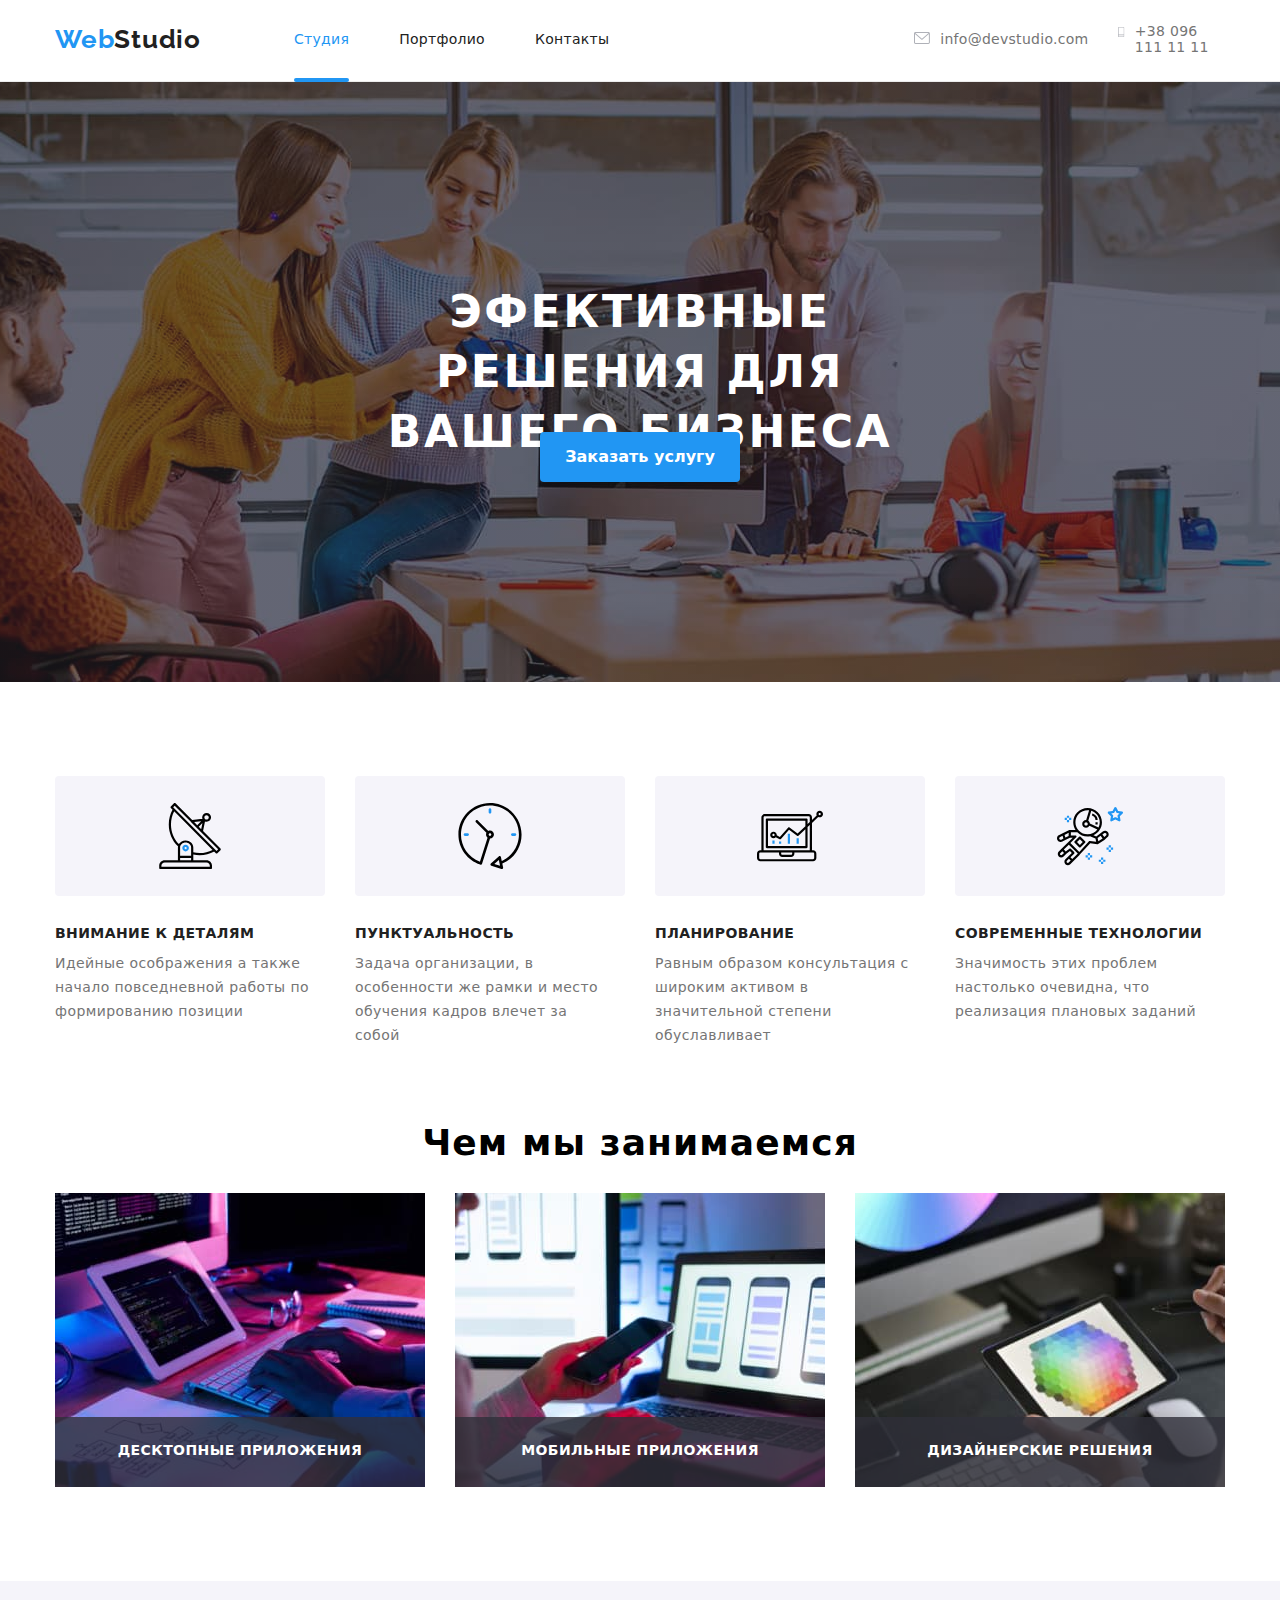
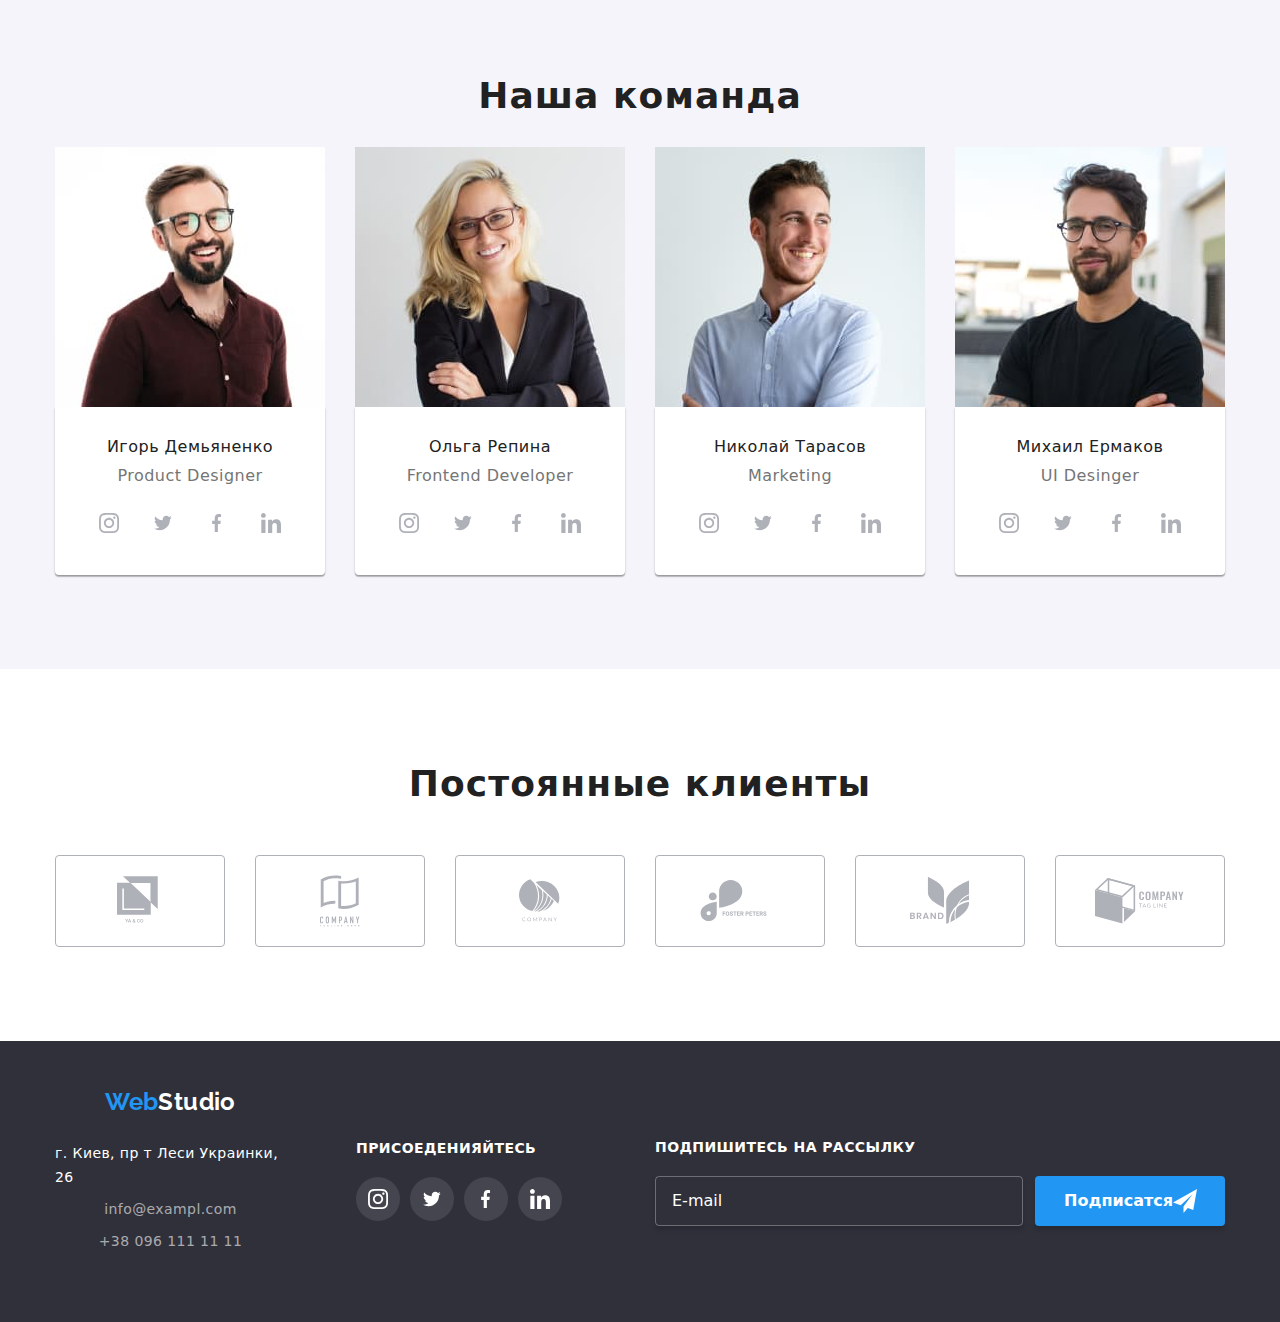
==== index.html @ 2aa5ea55 "первая заливка" ====
<!DOCTYPE html>
<html lang="ru">

<head id="head">
    <meta charset="UTF-8">
    <meta name="viewport" content="width=device-width, inicial-scale1.0"> 
    <meta http-equiv="X-UA-Compatible" content="IE=edge">
    <meta name="viewport" content="width=device-width, initial-scale=1.0">
    <title>studio</title>
    <link rel="stylesheet"  href="./css/styles.min.css"/>

    <link
        href="https://fonts.googleapis.com/css2?family=Raleway:wght@700&family=Roboto:wght@400;500;700;900&display=swap"
        rel="stylesheet">
        <link rel="stylesheet" href="https://cdnjs.cloudflare.com/ajax/libs/animate.css/4.1.1/animate.min.css" />
        <link rel="stylesheet" href="https://cdnjs.cloudflare.com/ajax/libs/modern-normalize/0.2.0/modern-normalize.min.css" />
</head>
       
 
<body>
    <header id="dd" class="header "> 
     
        <div class="container header_container">
                <a class="logo logo-header" href="index.html">Web<span class="header-logo_span">Studio</span></a> 
          <ul class="menu menu-navigation ">
                <li class="menu-navigation_item">
                    <a class="current-page menu-navigation_studia"
                        href=" "><span>Студия</span></a>
                </li>
                <li class=" menu-navigation_item">
                    <a class="current-link current-page" href="portfolio.html">Портфолио</a>
                </li>
                <li class=" menu-navigation_item">
                    <a class="current-link current-page" href="">Контакты</a>
                </li> 
            </ul>
            <button type="button" class="menu-button " aria-expanded="false" data-menu-button >
                <svg class="menu-button_animate" width="40" height="40" aria-label="Переключатель мобилного меню">
                    <use class="icon-cross"href="./images/sprite.svg#icon-x-mobil"></use>
                    <use class="icon-menu"href="./images/sprite.svg#icon-3-line"></use>
                </svg>
            </button>
            <div class="mobile-window" data-menu>
                <div class="mob-navigation">
                <ul class="menu mob-menu-navigation ">
                    <li class="mob-menu-navigation_item ">
                        <a class=" mob-link " href=" "><span>Студия</span></a>
                    </li>
                    <li class="mob-menu-navigation_item">
                        <a class=" mob-link" href="portfolio.html">Портфолио</a>
                    </li>
                    <li class="mob-menu-navigation_item">
                        <a class=" mob-link" href="">Контакты</a>
                    </li>
                </ul>
                </div>
       
                <div class="mob-contacts">
                    <a class="mob-contacts-tel" href="tel:+380961111111">
                         +38 096 111 11 11</a>
                    <a class="mob-contacts-mail " href="mailto:info@devstudio.com">
                        info@devstudio.com</a>
                 <div class="mob-social-sessions">
                     <ul class="mob-social-sessions-list menu">
                        <li class="mob-social-sessions-item"> <a href=""class="mob-social-sessions-link">instagram</a></li>
                        <li class="mob-social-sessions-item"> <a href=""class="mob-social-sessions-link">twitter</a></li>
                        <li class="mob-social-sessions-item"> <a href=""class="mob-social-sessions-link">facebook</a></li>
                        <li class="mob-social-sessions-item"> <a href=""class="mob-social-sessions-link">linkedln</a></li>
                     
                     </ul>
                  
                 </div>
                </div>
              
            </div>
        </nav>
 
    <div class="contacts ">
        
            <a class="contact_link contact_link--first  " href="mailto:info@devstudio.com">
                 <svg class="contacts_icon  " width="16" height="12">
                    <use href="./images/sprite.svg#icon-mail"></use>
                 </svg>info@devstudio.com</a>

            <a class="contact_link" href="tel:+380961111111">
       
                <svg class="contacts_icon " width="10" height="16">
                <use href="./images/sprite.svg#icon-mobilka"></use>
            </svg>+38 096 111 11 11</a> 
        </div>  
         

        </div>
    </header>
    <main>
     <section class="hero">
            <div class="container hero-container">
                <h2 class="hero_name visually-hidden">Hero</h2>
                <div class="hero__content"> 
                    <h1 class="hero_title ">Эфективные решения для вашего бизнеса</h1>
                </div> 
                <button class="button" data-modal-open>Заказать услугу</button>
            </div>
        </section>  

 <section class="os ">
            <div class="container os_container">
                    <h2 class=" os_title visually-hidden">Особенности</h2>
            <ul class="features  menu">
                <li class="features_item">
                    <div class="features_card">
                        <svg class="features_icon" width="66" height="70">
                            <use href="./images/sprite.svg#icon-antenna"></use>
                        </svg>
                    </div>
                    <div class="features_container">
                     <h3 class="features_h">Внимание к деталям</h3>
                    <p class="features_p">Идейные осображения а также начало повседневной работы по формированию позиции</p>
                 </div>
                 <li class="features_item">
                        <div class="features_card">
                            <svg class="features_icon" width="66" height="70">
                                <use href="./images/sprite.svg#icon-clock-"></use>
                            </svg>
                        </div>
                    <div class="features_container">
                    <h3 class="features_h">Пунктуальность</h3>
                    <p class="features_p">Задача организации, в особенности же рамки и место обучения кадров влечет за собой
                    </p> 
                </div>
                </li >
                <li class="features_item">
                    <div class="features_card">
                        <svg class="features_icon" width="66" height="70">
                            <use href="./images/sprite.svg#icon-comp"></use>
                        </svg>
                    </div>
                    <div class="features_container">
                    <h3 class="features_h">Планирование</h3>
                    <p class="features_p">Равным образом консультация с широким активом в значительной степени обуславливает
                    </p>
                </div>
                </li>
                
                <li class="features_item">
                    <div class="features_card">
                        <svg class="features_icon" width="66" height="70">
                            <use href="./images/sprite.svg#icon-astronavt"></use>
                        </svg>
                    </div>
                    <div class="features_container">
                        <h3 class="features_h">Современные технологии</h3>
                    <p class="features_p--end features_p">Значимость этих проблем настолько очевидна, что реализация плановых заданий</p>
                </div>
                </li>
                </ul>
            </div> 
            
         </section>
    <section class="directions">
        <div class="container directions_container">
            <h2 class="directions_title">Чем мы занимаемся</h2>
            <ul class="directions_menu menu">
                <li class="directions_item">
                    <div class="directions_list-item">

                        <picture>
                            <source srcset="./images/box/box1.jpg 1x, ./images/box/box1@2x.jpg 2x" type="image/jpeg" />
                            <img class="directions_icon" src="./images/1.jpg" width="450" alt="Десктопные приложения"/>
                        </picture>

                        <div class="directions_content ">
                            <p class="directions_p">Десктопные приложения</p>
                        </div>
                    </div>
                </li>
                <li class="directions_item">
                    <div class="directions_list-item">

                        <picture>
                            <source srcset="./images/box/box2.jpg 1x, ./images/box/box2@2x.jpg 2x" type="image/jpeg" />
                            <img class="directions_icon" src="./images/2.jpg" width="450" alt="Мобильные приложения"/>
                        </picture>

                        <div class="directions_content  ">
                            <p class="directions_p">Мобильные приложения</p>
                        </div>
                    </div>
                </li>
                <li class="directions_item">
                    <div class="directions_list-item">

                        <picture>
                            <source srcset="./images/box/box3.jpg 1x, ./images/box/box3@2x.jpg 2x" type="image/jpeg" />
                            <img class="directions_icon" src="./images/1.jpg" width="450" alt="Дизайнерские решения"/>
                        </picture>

                        <div class="directions_content ">
                            <p class="directions_p">Дизайнерские решения</p>
                        </div>
                    </div>
                </li>
            </ul>
        </div>
    </section>
            
        <section class="team">
                       <div class="container team_container">
                   <h2 class="team_title">Наша команда</h2>
                 <ul class="workers menu">
                <li class="workers_item ">

                    <picture>
                        <source 
                            srcset="./images/team/desktop/i.d.desktop.jpg 1x, ./images/team/desktop/i.d.desktop@2x.jpg 2x" type="image/jpeg"
                            media="(min-width: 1200px)" />

                        <source 
                        srcset="./images/team/tablet/i.d.tablet.jpg 1x, ./images/team/tablet/i.d.tablet@2x.jpg 2x" type="image/jpeg"
                            media="(min-width: 768px)"/>

                        <source 
                        srcset="./images/team/mobile/i.d.mobile.jpg 1x, ./images/team/mobile/i.d.mobile@2x.jpg 2x" type="image/jpeg"
                            media="(max-width: 767px)" />
                        
                        <img class="foto" src="./images/21.jpg" alt="Игорь Демьяненко" width="450" />
                    </picture>

                        <div class="workers_content ">
                            <h3 class="workers_name comanda-h">Игорь Демьяненко</h3>
                            <p class="workers_profession">Product Designer</p>
                            <div class=" icons">
                                <a class="icons_link icons_link-first" href="" target="_blank" rel="noopener noreferrer">
                                    <svg class="icons_label" width="20" height="20">
                                        <use href="./images/sprite.svg#icon-foto"></use>
                                    </svg></a>
                                    <a class="icons_link" href="" target="_blank" rel="noopener noreferrer">
                                        <svg class="icons_label" width="20 " height="16">
                                            <use href="./images/sprite.svg#icon-twitter"></use>
                                        </svg></a>
                                    <a class="icons_link" href="" target="_blank" rel="noopener noreferrer">
                                        <svg class="icons_label" width="10" height="20">
                                            <use href="./images/sprite.svg#icon-facebook"></use>
                                        </svg></a>
                                        <a class="icons_link" href="" target="_blank" rel="noopener noreferrer">
                                            <svg class="icons_label" width="20" height="20">
                                                <use href="./images/sprite.svg#icon-instagram"></use>
                                            </svg></a>
                            </div>
                        </div>
                </li>
                <li class="workers_item">

                    <picture>
                        <source srcset="./images/team/desktop/o.r.desktop.jpg 1x, ./images/team/desktop/o.r.desktop@2x.jpg 2x"
                            type="image/jpeg" media="(min-width: 1200px)" />
                    
                        <source srcset="./images/team/tablet/o.r.tablet.jpg 1x, ./images/team/tablet/o.r.tablet@2x.jpg 2x" type="image/jpeg"
                            media="(min-width: 768px)" />
                    
                        <source srcset="./images/team/mobile/o.r.mobile.jpg 1x, ./images/team/mobile/o.r.mobile@2x.jpg 2x" type="image/jpeg"
                            media="(max-width: 767px)" />
                    
                        <img class="foto" src="./images/22.jpg" alt="Ольга Репина" width="450" />
                    </picture>

              
                        <div class="workers_content">
                            <h3 class="workers_name">Ольга Репина</h3>
                            <p class="workers_profession"> Frontend Developer</p>
                            <div class=" icons">
                                <a class="icons_link icons_link-first" href="" target="_blank" rel="noopener noreferrer">
                                    <svg class="icons_label" width="20" height="20">
                                        <use href="./images/sprite.svg#icon-foto"></use>
                                    </svg></a>
                                <a class="icons_link" href="" target="_blank" rel="noopener noreferrer">
                                    <svg class="icons_label" width="20 " height="16">
                                        <use href="./images/sprite.svg#icon-twitter"></use>
                                    </svg></a>
                                <a class="icons_link" href="" target="_blank" rel="noopener noreferrer">
                                    <svg class="icons_label" width="10" height="20">
                                        <use href="./images/sprite.svg#icon-facebook"></use>
                                    </svg></a>
                                <a class="icons_link" href="" target="_blank" rel="noopener noreferrer">
                                    <svg class="icons_label" width="20" height="20">
                                        <use href="./images/sprite.svg#icon-instagram"></use>
                                    </svg></a>
                            </div>
                        </div>
                </li>
                <li class="workers_item">

                    <picture>
                        <source srcset="./images/team/desktop/n.t.desktop.jpg 1x, ./images/team/desktop/n.t.desktop@2x.jpg 2x"
                            type="image/jpeg" media="(min-width: 1200px)" />
                    
                        <source srcset="./images/team/tablet/n.t.tablet.jpg 1x, ./images/team/tablet/n.t.tablet@2x.jpg 2x" type="image/jpeg"
                            media="(min-width: 768px)" />
                    
                        <source srcset="./images/team/mobile/n.t.mobile.jpg 1x, ./images/team/mobile/n.t.mobile@2x.jpg 2x" type="image/jpeg"
                            media="(max-width: 767px)" />
                    
                        <img class="foto" src="./images/23.jpg" alt="Николай Тарасов" width="450" />
                    </picture>

                        <div class="workers_content">
                            <h3 class="workers_name">Николай Тарасов</h3>
                            <p class="workers_profession"> Marketing</p>
                            <div class=" icons">
                                <a class="icons_link icons_link-first" href="" target="_blank" rel="noopener noreferrer">
                                    <svg class="icons_label" width="20" height="20">
                                        <use href="./images/sprite.svg#icon-foto"></use>
                                    </svg></a>
                                <a class="icons_link" href="" target="_blank" rel="noopener noreferrer">
                                    <svg class="icons_label" width="20 " height="16">
                                        <use href="./images/sprite.svg#icon-twitter"></use>
                                    </svg></a>
                                <a class="icons_link" href="" target="_blank" rel="noopener noreferrer">
                                    <svg class="icons_label" width="10" height="20">
                                        <use href="./images/sprite.svg#icon-facebook"></use>
                                    </svg></a>
                                <a class="icons_link" href="" target="_blank" rel="noopener noreferrer">
                                    <svg class="icons_label" width="20" height="20">
                                        <use href="./images/sprite.svg#icon-instagram"></use>
                                    </svg></a>
                            </div>
                        </div>
                </li>
                <li class="workers_item">

                    <picture>
                        <source srcset="./images/team/desktop/m.e.desktop.jpg 1x, ./images/team/desktop/m.e.desktop@2x.jpg 2x"
                            type="image/jpeg" media="(min-width: 1200px)" />
                    
                        <source srcset="./images/team/tablet/m.e.tablet.jpg 1x, ./images/team/tablet/m.e.tablet@2x.jpg 2x" type="image/jpeg"
                            media="(min-width: 768px)" />
                    
                        <source srcset="./images/team/mobile/m.e.mobile.jpg 1x, ./images/team/mobile/m.e.mobile@2x.jpg 2x" type="image/jpeg"
                            media="(max-width: 767px)" />
                    
                        <img class="foto" src="./images/24.jpg" alt="Михаил Ермаков" width="450" />
                    </picture>

                        <div class="workers_content">
                            <h3 class="workers_name">Михаил Ермаков</h3>
                            <p class="workers_profession ">UI Desinger</p>
                            <div class=" icons">
                                <a class="icons_link icons_link-first" href="" target="_blank" rel="noopener noreferrer">
                                    <svg class="icons_label" width="20" height="20">
                                        <use href="./images/sprite.svg#icon-foto"></use>
                                    </svg></a>
                                <a class="icons_link" href="" target="_blank" rel="noopener noreferrer">
                                    <svg class="icons_label" width="20 " height="16">
                                        <use href="./images/sprite.svg#icon-twitter"></use>
                                    </svg></a>
                                <a class="icons_link" href="" target="_blank" rel="noopener noreferrer">
                                    <svg class="icons_label" width="10" height="20">
                                        <use href="./images/sprite.svg#icon-facebook"></use>
                                    </svg></a>
                                <a class="icons_link" href="" target="_blank" rel="noopener noreferrer">
                                    <svg class="icons_label" width="20" height="20">
                                        <use href="./images/sprite.svg#icon-instagram"></use>
                                    </svg></a>
                            </div>
                        </div>
                </li>
            </ul>
                 </div>
        </section> 

 <section class="clients">
    <div class="container clients_container">
            <h2 class="clients_title">Постоянные клиенты</h2>
            <ul class="company menu">
                <li class="company_item">
                    <a class="company_link company_link-first" href="" target="_blank" rel="noopener noreferrer">
                        <svg class="company_label" width="45" height="50">
                            <use href="./images/sprite.svg#icon-logo1"></use>
                        </svg></a>
                </li>

                <li class="company_item">
                    <a class="company_link" href="" target="_blank" rel="noopener noreferrer">
                        <svg class="company_label" width="40" height="52">
                            <use href="./images/sprite.svg#icon-logo2"></use>
                        </svg></a>
                </li>

                <li class="company_item" >
                    <a class="company_link" href="" target="_blank" rel="noopener noreferrer">
                        <svg class="company_label" width="41" height="43">
                            <use href="./images/sprite.svg#icon-logo3"></use>
                        </svg></a>
                </li>

                <li class="company_item">
                    <a class="company_link" href="" target="_blank" rel="noopener noreferrer">
                        <svg class="company_label" width="80" height="42">
                            <use href="./images/sprite.svg#icon-logo4"></use>
                        </svg></a>
                </li>

                <li class="company_item">
                    <a class="company_link" href="" target="_blank" rel="noopener noreferrer">
                        <svg class="company_label" width="59" height="47">
                            <use href="./images/sprite.svg#icon-logo5"></use>
                        </svg></a>
                </li>

                <li class="company_item">
                    <a class="company_link" href="" target="_blank" rel="noopener noreferrer">
                        <svg class="company_label" width="89" height="46">
                            <use href="./images/sprite.svg#icon-logo6"></use>
                        </svg></a>
                </li>
             </ul>
     
    </div>
</section>


    </main>
<footer class="footer">
    <div class="footer_container container">

        <div class="footer-contacts">
            <a class="logo logo-link logo-position" href="#header">Web<span class="logo_label">Studio</span></a>
            <address class="address ">г. Киев, пр т Леси Украинки, 26</address>
            <ul class="menu menu-contacts">
                <li>
                    <a class="mail menu-contacts_link " href="mailto:info@exampl.com">info@exampl.com</a>
                </li>
                <li>
                    <a class="tel menu-contacts_link" href="tel:+380961111111">+38 096 111 11 11</a>
                </li>
            </ul>
        </div>

        <div class="footer-icons ">
            <div class="footer-icons_p">
                <p class="footer-icons-title">Присоеденияйтесь</p>
            </div>
            <ul class="menu menu-icons">

                <li>
                    <a class="menu-icons_card menu-icons_card-first " href="" target="_blank" rel="noopener noreferrer">
                        <svg class="nk-icon" width="20" height="20">
                            <use href="./images/sprite.svg#icon-foto"></use>
                        </svg></a>
                </li>
                <li>
                    <a class="menu-icons_card " href="" target="_blank" rel="noopener noreferrer">
                        <svg class="nk-icon" width="20 " height="16">
                            <use href="./images/sprite.svg#icon-twitter"></use>
                        </svg></a>
                </li>
                <li>
                    <a class="menu-icons_card" href="" target="_blank" rel="noopener noreferrer">
                        <svg class="nk-icon" width="10" height="20">
                            <use href="./images/sprite.svg#icon-facebook"></use>
                        </svg></a>
                </li>
                <li>
                    <a class="menu-icons_card" href="" target="_blank" rel="noopener noreferrer">
                        <svg class="nk-icon" width="20" height="20">
                            <use href="./images/sprite.svg#icon-instagram"></use>
                        </svg></a>
                </li>
            </ul>
        </div>
        <div class=" form-wrapper">
            <p class="form-wrapper_p footer-icons-title">Подпишитесь на рассылку</p>
            <form class="footer-form">
                <label for="footer_email"></label>
                <div class="input-button">
                    <input type="email" name="email" id="footer_email" class="input-footer" placeholder="E-mail">
                    <button type="submit" class="button-footer ">Подписатся
                        <svg class=" airbus-icon" width="24" height="24">
                            <use href="./images/icons.svg#icon-airbus"></use>
                        </svg></button>
                </div>
            </form>
        </div>
    </div>
</footer>

   

    <div class="backdrop is-hidden" data-modal>
       <div class="modal">

        <form class="form">
            <p class="form_title-modal">Оставьте свои данные, мы вам перезвоним</p>
            <div class="form_field">
                <label for="modal-id1" class="form_label">Имя</label>
                <input type="text" name="text" id="modal-id1" class="input_modal"  >
                    <svg class="svg-modal-icon" width=" " height=" ">
                        <use href="./images/icons.svg#icon-man"></use>
                    </svg>
            </div>

            <div class="form_field">
                <label for="modal-id2" class="form_label">Телефон </label>
          <input type="number" name="number" id="modal-id2" class="input_modal">
                    <svg class="svg-modal-icon" width=" " height=" ">
                        <use href="./images/icons.svg#icon-tel"></use>
                    </svg>
            </div>
            <div class="form_field">
                <label for="modal-id3" class="form_label">Почта</label>
                <input type="email" name="email" id="modal-id3" class="input_modal">
                <svg class="svg-modal-icon" width=" " height=" ">
                        <use href="./images/icons.svg#icon-convert"></use>
                </svg>
            </div>

            <div class="form_field-textarea">
                <label for="modal-id4" class="form_label">Коментарий</label>
                <textarea name="Коментарий"  placeholder="Введите текст" id="modal-id4" class="input_textarea"></textarea>
            </div>
            
            <div class="form_checkbox ">
                <input type="checkbox" name="licenze" id="modal-id5" class="input_modal1"
                        value="licenze">
                <label for="modal-id5" class="form_label-checkbox">
                    <span class="form_span-checkbox">
                         <svg class="form_svg-checkbox" width=" 16" height=" 15 ">
                              <use href="./images/icons.svg#icon-galochka"></use>
                         </svg>
                    </span>
                    <p class="form_content-licenze">Соглашаюсь с рассылкой и принимаю</p>
                    <a class="form_licenze-a" href="">Условия договора</a>
                    
                </label>
            </div>

                <button type="submit" class="button">Отправить</button>
        </form>
 


            <button class="close-bacdrop" data-modal-close>
                <svg class="close-svg" width=" " height=" ">
                    <use href="./images/close.svg#icon-close"></use>
                </svg>
            </button>
   
    </div>

</div>




<script src="./js/mobile-menu.js"></script>
<script src="./js/modal.js"></script>
</body>

</html>
---- css/styles.min.css ----
:root{--brand-color:#E5E5E5;--header-color:#FFFFFF;--nk-color:#F5F4FA;--hero-footer:#2F303A;--blue-color:#2196F3;--h-color:#212121;--brand-letter:#757575;--link-font:'Raleway', sans-serif;--title-h:font-weight: 500}.container{padding-left:15px;padding-right:15px;width:100%;margin-right:auto;margin-left:auto}@media screen and (min-width: 480px){.container{max-width:480px}}@media screen and (min-width: 768px){.container{max-width:768px}}@media screen and (min-width: 1200px){.container{max-width:1200px}}body{background-color:var(--brand-color);font-family:'Roboto', sans-serif;font-style:Regular;font-weight:400;font-size:14px;line-height:1.71;letter-spacing:0.03em}h1,h2,h3,h4,h5,h6,p{margin-top:0}.li-nd li,.auth-nav li,.site-nav li{list-style:none}.menu{margin:0;padding:0;list-style:none}.logo{text-decoration:none;color:inherit;font-family:var(--link-font);font-weight:700;font-size:26px;line-height:1.2;color:var(--blue-color);margin-left:0px;margin-right:93px}.visually-hidden{position:absolute !important;clip:rect(1px 1px 1px 1px);clip:rect(1px, 1px, 1px, 1px);padding:0 !important;border:0 !important;height:1px !important;width:1px !important;overflow:hidden}.button{display:block;height:50px;border-radius:4px;min-width:200px;margin-left:auto;margin-right:auto;font-weight:700;font-size:16px;background-color:var(--blue-color);color:var(--header-color);box-shadow:0px 4px 4px rgba(0,0,0,0.15);border:none;transition:transform 250ms cubic-bezier(0.4, 0, 0.2, 1);transform:scale(1)}.button:hover,.button:focus{background-color:#2196f3;border:none;box-shadow:0px 4px 4px rgba(0,0,0,0.15);transition:transform 250ms cubic-bezier(0.4, 0, 0.2, 1);transform:scale(1.05)}.button-footer{display:flex;align-items:center;text-align:center;justify-content:space-between;height:50px;width:200px;font-weight:700;font-size:16px;background-color:var(--blue-color);color:var(--header-color);box-shadow:0px 4px 4px rgba(0,0,0,0.15);border-radius:4px;border:none;transition:transform 250ms cubic-bezier(0.4, 0, 0.2, 1);transform:scale(1);padding:0;padding-left:29px;padding-right:28px;margin-left:auto;margin-right:auto}.airbus-icon{display:inline;content:'';width:24px;height:24px;fill:#fff;transition-property:fill;transition:fill 250ms cubic-bezier(0.4, 0, 0.2, 1)}.button-footer:hover .airbus-icon,.button-footer:focus .airbus-icon{transition:fill 250ms cubic-bezier(0.4, 0, 0.2, 1);fill:chartreuse}.button-footer:hover,.button-footer:focus{background-color:#2196f3;border:none;box-shadow:0px 4px 4px rgba(0,0,0,0.15);transition:transform 250ms cubic-bezier(0.4, 0, 0.2, 1);transform:scale(1.1)}.form{display:flex;flex-direction:column;max-width:448px;margin:0;margin-left:auto;margin-right:auto}.form_title-modal{margin:0;margin-bottom:12px;display:block;font-family:Roboto;font-weight:700;font-size:20px;line-height:1.5;text-align:center;letter-spacing:0.03em;color:#212121}@media screen and (min-width: 1200px){.form_title-modal{line-height:1.15}}.form_field{position:relative;margin:0;display:flex;flex-direction:column;margin-bottom:10px}.form_label{padding:0;padding-bottom:4px;font-family:Roboto;font-weight:400;font-size:12px;line-height:1.17;letter-spacing:0.01em;color:#757575}.input_modal{padding:0;outline:none;padding-left:35px;display:inline-block;width:100%;height:40px;border:1px solid rgba(33,33,33,0.2);border-radius:4px;transition:transform 250ms cubic-bezier(0.4, 0, 0.2, 1);transform:scale(1)}.input_modal:hover ~ .svg-modal-icon,.input_modal:focus ~ .svg-modal-icon{fill:var(--blue-color);transition:fill 250ms cubic-bezier(0.4, 0, 0.2, 1)}.input_modal:hover,.input_modal:focus{outline:none;border-color:#2196f3;transition:border-color,transform 250ms cubic-bezier(0.4, 0, 0.2, 1);transform:scale(1.02)}.svg-modal-icon{display:inline;position:absolute;width:18px;height:18px;bottom:0%;left:0%;transform:translate(15px, -11px)}.form_field-textarea{max-width:448px;position:relative;margin:0;display:flex;flex-direction:column;margin-bottom:20px}.input_textarea{display:block;max-width:448px;height:120px;padding:12px 16px;border:1px solid rgba(33,33,33,0.2);border-radius:4px;outline:none;transition:transform 250ms cubic-bezier(0.4, 0, 0.2, 1);transform:scale(1);resize:none}.input_textarea:hover,.input_textarea:focus{outline:none;border-color:#2196f3;transition:border-color,transform 250ms cubic-bezier(0.4, 0, 0.2, 1);transform:scale(1.02)}.form_checkbox{position:relative;display:block;max-width:423px;height:15px;padding-left:23px;margin-left:auto;margin-right:auto;margin-bottom:31px}@media screen and (max-width: 479.98px){.form_checkbox{margin-bottom:60px}}@media screen and (min-width: 1200px){.form_checkbox{margin-bottom:30px}}.input_modal1{position:absolute;-webkit-appearance:none;-moz-appearance:none;appearance:none;overflow:hidden;clip:rect(0 0 0 0)}.input_modal1:checked ~ * .form_span-checkbox{background-color:#2196f3;border:2px solid #2196f3;transition:transform 250ms cubic-bezier(0.4, 0, 0.2, 1);transform:scale(1.2)}.form_label-checkbox{display:flex;flex-direction:row;max-width:400px;height:14px}@media screen and (max-width: 1199.98px){.form_label-checkbox{display:block}}.form_span-checkbox{display:block;left:0px;top:5px;position:absolute;width:16px;height:15px;border:2px solid #212121;border-radius:4px;transition:transform 250ms cubic-bezier(0.4, 0, 0.2, 1);transform:scale(1)}.form_svg-checkbox{fill:white;display:inline-block;position:absolute;width:16px;height:15px;left:-2px;top:-2px}.form_content-licenze{margin:0;display:inline;font-family:Roboto;font-weight:400;font-size:12px;line-height:1.17;letter-spacing:0.03em;color:#757575}@media screen and (min-width: 1200px){.form_content-licenze{font-size:14px;line-height:1.71}}.form_licenze-a{font-family:Roboto;display:inline;font-weight:400;font-size:12px;line-height:1.17;letter-spacing:0.03em;color:#2196f3;padding-left:2px}@media screen and (min-width: 1200px){.form_licenze-a{font-size:14px;line-height:1.71}}.form_licenze-a:hover,.form_licenze-a:focus{color:#5fee30;transition:transform 250ms cubic-bezier(0.4, 0, 0.2, 1)}.form-wrapper{display:flex;flex-direction:column;width:100%;max-width:450px;height:100%;padding-top:3px;margin-left:auto;margin-right:auto}@media screen and (min-width: 1200px){.form-wrapper{max-width:570px;margin-left:93px}}.form-wrapper_p{margin:0;margin-bottom:20px}.footer-form{display:flex;flex-direction:column;justify-content:center;align-items:center}.input-button{display:flex;width:100%;flex-direction:column;justify-content:center;align-items:center}@media screen and (min-width: 1200px){.input-button{width:570px;flex-direction:row;flex-wrap:nowrap}}.input-footer{display:block;width:100%;height:50px;background-color:inherit;border:1px solid rgba(255,255,255,0.3);box-shadow:0px 4px 4px rgba(0,0,0,0.15);border-radius:4px;padding-left:16px;margin-bottom:20px;margin-left:auto;margin-right:auto}@media screen and (min-width: 1200px){.input-footer{margin-right:12px;margin-bottom:0px}}input[type='email']{color:#ffffff;font-weight:400;font-size:16px;line-height:1.25;letter-spacing:3%}input[type='email']::-webkit-input-placeholder{color:#ffffff}input[type='email']:-ms-input-placeholder{color:#ffffff}input[type='email']::-ms-input-placeholder{color:#ffffff}input[type='email']::placeholder{color:#ffffff}.backdrop{position:fixed;top:0;left:0;bottom:0;right:0;background-color:rgba(0,0,0,0.2);opacity:1;transition:opacity 500ms cubic-bezier(0.4, 0, 0.2, 1);overflow-y:scroll}.backdrop.is-hidden{opacity:0;pointer-events:none}.modal{padding-top:40px;padding-bottom:40px;padding-left:41px;padding-right:39px;position:absolute;top:50%;left:50%;height:609px;width:100%;max-width:290px;background-color:#ffffff;box-shadow:0px 1px 3px rgba(0,0,0,0.12),0px 1px 1px rgba(0,0,0,0.14),0px 2px 1px rgba(0,0,0,0.2);border-radius:4px;transform:translate(-50%, -50%) scale(1);transition:transform 500ms cubic-bezier(0.4, 0, 0.2, 1)}@media screen and (max-width: 479.98px){.modal{height:670px}}@media screen and (min-width: 480px){.modal{max-width:450px}}@media screen and (min-width: 1200px){.modal{max-width:528px;height:581px}}.backdrop.is-hidden .modal{transform:translate(-50%, -50%) scale(1.1)}.close-bacdrop{outline:none;position:absolute;right:8px;top:8px;width:30px;height:30px;border-radius:50%;background-color:#ffffff;border:1px solid rgba(0,0,0,0.1);transition:transform 250ms cubic-bezier(0.4, 0, 0.2, 1);transform:scale(1)}.close-svg{display:block;content:'';width:11px;height:11px;background-color:#ffffff;border-radius:50%;transition:transform 250ms cubic-bezier(0.4, 0, 0.2, 1);transform:translateX(3px) scale(1)}.close-bacdrop:hover,.close-bacdrop:focus{cursor:pointer;transition:transform 250ms cubic-bezier(0.4, 0, 0.2, 1);transform:scale(1.1)}.close-bacdrop:hover .close-svg,.close-bacdrop:focus.close-svg{fill:var(--blue-color);transition:transform 250ms cubic-bezier(0.4, 0, 0.2, 1);transform:scale(1.1) translateX(3px)}.hero_name{visibility:hidden;margin-bottom:0px;padding-top:0px}.os_title{display:flex;padding-top:0px}.portfolio-title{padding:0px;margin:0px}.hero__content{display:block;margin-bottom:30px;margin-right:auto;margin-left:auto;width:auto;width:auto;height:84px}@media screen and (min-width: 320px){.hero__content{width:290px;height:84px}}@media screen and (min-width: 480px){.hero__content{width:360px;height:84px}}@media screen and (min-width: 768px){.hero__content{width:360px;height:84px}}@media screen and (min-width: 1200px){.hero__content{width:696px;height:120px;padding:0 30px}}.hero_title{font-weight:900;font-size:26px;line-height:1.62;text-transform:uppercase;text-align:center;letter-spacing:0.06em;color:var(--header-color)}@media screen and (max-width: 479.98px){.hero_title{font-size:22px;line-height:1.8}}@media screen and (min-width: 1200px){.hero_title{font-weight:900;font-size:44px;line-height:1.36}}.directions_title{padding-bottom:50px;margin-bottom:0px;font-weight:700;font-size:36px;line-height:1.17px;text-align:center;letter-spacing:0.03em}.team_title{display:block;font-weight:700;font-size:28px;line-height:1.18;text-align:center;letter-spacing:0.03em;color:var(--h-color)}@media screen and (min-width: 1200px){.team_title{font-size:36px;line-height:1.17}}.clients_title{text-align:center;margin-bottom:30px;font-weight:700;line-height:1.18;font-style:normal;font-size:28px;letter-spacing:0.03em;color:#212121}@media screen and (min-width: 1200px){.clients_title{font-size:36px;line-height:1.17;margin-bottom:50px}}.menu-button{z-index:10;outline:none;position:absolute;top:10px;right:15px;display:inline-block;margin:0;padding:0;border:none;background-color:transparent}@media screen and (min-width: 767.98px){.menu-button{display:none}}.menu-button .icon-cross{display:none}.menu-button.is-open .icon-cross{display:block}.menu-button.is-open .icon-menu{display:none}.menu-button_animate{transition:transform 250ms cubic-bezier(0.4, 0, 0.2, 1);transform:scale(1)}.menu-button_animate:hover{fill:var(--blue-color);transition:transform 250ms cubic-bezier(0.4, 0, 0.2, 1);transform:scale(1.2)}.mobile-window{position:fixed;overflow-y:scroll;padding-top:48px;padding-left:40px;z-index:2;display:none;background-color:#ffffff;padding-right:83px;padding-left:40px;padding-top:48px;padding-bottom:48px;text-align:center;font-size:20px}.mobile-window.is-open{display:block}@media screen and (min-width: 767.98px){.mobile-window.is-open{display:none}}@media screen and (max-width: 767.98px){.mobile-window{position:absolute;top:0%;left:0;width:100%;height:796px}}.mob-navigation,.mob-contacts{height:60px;width:70px}.mob-navigation{width:100%;margin-bottom:306px;height:auto}.mob-menu-navigation{display:flex;flex-direction:column;justify-content:center;align-items:flex-start;margin-top:0;margin-bottom:0;margin-left:0px;padding-left:0px}.mob-menu-navigation_item{margin:0;margin-bottom:32px}.mob-menu-navigation_item:last-child{margin-bottom:0}.mob-link{text-decoration:none;display:block;font-weight:500;font-size:40px;line-height:1.18;letter-spacing:0.02em;color:#212121;transition:transform 250ms cubic-bezier(0.4, 0, 0.2, 1);transform:scale(1)}.mob-link:hover{color:var(--blue-color);transition:transform 250ms cubic-bezier(0.4, 0, 0.2, 1);transform:scale(1.1)}.mob-contacts{display:flex;flex-direction:column;align-items:flex-start;width:100%;height:200px}.mob-contacts-tel{text-decoration:none;display:block;font-weight:500;font-size:34px;line-height:1.18;letter-spacing:0.02em;color:#2196f3;margin-left:0;margin-bottom:32px;transition:transform 250ms cubic-bezier(0.4, 0, 0.2, 1);transform:scale(1)}@media screen and (max-width: 479.98px){.mob-contacts-tel{font-size:22px}}.mob-contacts-tel:hover{color:var(--blue-color);transition:transform 250ms cubic-bezier(0.4, 0, 0.2, 1);transform:scale(1.1)}.mob-contacts-mail{text-decoration:none;display:block;font-weight:500;font-size:24px;line-height:1.17;letter-spacing:0.02em;color:#757575;margin-bottom:64px;transition:transform 250ms cubic-bezier(0.4, 0, 0.2, 1);transform:scale(1)}@media screen and (max-width: 479.98px){.mob-contacts-mail{font-size:20px}}.mob-contacts-mail:hover{color:var(--blue-color);transition:transform 250ms cubic-bezier(0.4, 0, 0.2, 1);transform:scale(1.1)}.mob-social-sessions-list{display:flex}.mob-social-sessions-item{padding-left:10px;padding-right:10px}.mob-social-sessions-item:nth-child(-n+3){border-right:1px solid rgba(33,33,33,0.2)}.mob-social-sessions-item:first-child{padding-left:0}.mob-social-sessions-link{display:block;text-decoration:none;font-weight:500;font-size:18px;line-height:1.22;letter-spacing:0.02em;color:#2196f3;transition:transform 250ms cubic-bezier(0.4, 0, 0.2, 1);transform:scale(1)}@media screen and (max-width: 479.98px){.mob-social-sessions-link{width:100%;height:100%;font-size:10px;line-height:1.22}}.mob-social-sessions-link:hover,.mob-social-sessions-link:focus{transition:transform 250ms cubic-bezier(0.4, 0, 0.2, 1);transform:scale(1.2)}.header{position:relative;padding-top:16px;padding-bottom:16px;background-color:var(--header-color);font-weight:500;border-bottom:1px solid #ececec;width:100%}@media screen and (min-width: 768px){.header{padding-top:21px;padding-bottom:21px}}@media screen and (min-width: 1200px){.header{padding-top:24px;padding-bottom:25px}}.header_container{width:100%;height:100%;display:flex}.navigation{display:flex;flex-direction:column}.logo-header{display:block;font-weight:700;font-size:24px;line-height:1.17;letter-spacing:0.03em;color:var(--blue-color);margin-left:0px;margin-right:auto}@media screen and (min-width: 768px){.logo-header{margin-right:88px;margin-top:auto;margin-bottom:auto}}@media screen and (min-width: 1200px){.logo-header{font-size:26px;line-height:1.19;margin:0;margin-right:93px}}.header-logo_span{color:#212121}.menu-navigation{display:flex;align-items:center;margin-top:0;margin-bottom:0;margin-left:0px;padding-left:0px}@media screen and (max-width: 767.98px){.menu-navigation{display:none}}@media screen and (max-width: 767.98px) and (min-width: 768px){.menu-navigation{display:block}}.menu-navigation_item+.menu-navigation_item{margin-left:50px}.menu-navigation_studia{position:relative;padding:0px;display:block;text-decoration:none;font-weight:500;font-size:14px;line-height:1.14;color:#212121;color:var(--blue-color);letter-spacing:0.02em}.menu-navigation_studia::after{display:block;content:'';position:absolute;width:100%;height:4px;left:0%;bottom:-35px;background-color:#2196f3;border-radius:2px;opacity:1}@media screen and (min-width: 1200px){.menu-navigation_studia::after{bottom:-34px}}.menu-navigation_studia:hover::after{color:var(--blue-color);transition:transform 250ms cubic-bezier(0.4, 0, 0.2, 1);transform:scale(1.5)}.current-page:hover{color:var(--blue-color);transition:transform 250ms cubic-bezier(0.4, 0, 0.2, 1);transform:translatex(2px)}.current-link,.menu-navigation_portfolio{position:relative;padding:0px;display:block;text-decoration:none;font-weight:500;font-size:14px;line-height:1.14;color:#212121;letter-spacing:0.02em}.portfolio-current-page{color:var(--blue-color)}.menu-navigation_portfolio::after{display:block;content:'';position:absolute;width:100%;height:4px;left:0%;bottom:-33px;background-color:#2196f3;border-radius:2px;opacity:1;transition:translate 250ms cubic-bezier(0.4, 0, 0.2, 1)}.menu-navigation_portfolio:hover::after{color:var(--blue-color);transition:transform 250ms cubic-bezier(0.4, 0, 0.2, 1);transform:scale(1.5)}.contacts{align-items:center}@media screen and (max-width: 767.98px){.contacts{display:none}}@media screen and (min-width: 768px){.contacts{display:block;margin-left:84px}}@media screen and (min-width: 1200px){.contacts{display:flex;flex-direction:row;margin-left:305px}}.contact_link{color:var(--brand-letter);font-weight:500;letter-spacing:0.02em;text-decoration:none;transition:transform 250ms cubic-bezier(0.4, 0, 0.2, 1);transform:scale(1);display:flex;flex-direction:row}@media screen and (min-width: 768px){.contact_link{font-size:12px;line-height:1.16}}@media screen and (min-width: 1200px){.contact_link{font-size:14px;line-height:1.14}}.contact_link--first{margin-left:0px}@media screen and (min-width: 768px){.contact_link--first{margin-bottom:10px}}@media screen and (min-width: 1200px){.contact_link--first{margin-right:30px;margin-bottom:0px}}.contacts_icon{margin-right:10px;display:block;fill:#afb1b8;transition:transform 250ms cubic-bezier(0.4, 0, 0.2, 1);transform:scale(1)}.contact_link:hover .contacts_icon,.contact_link:focus .contacts_icon{fill:var(--blue-color);cursor:pointer;transition:transform 250ms cubic-bezier(0.4, 0, 0.2, 1);transform:scale(1.1)}.contact_link:hover,.contact_link:focus{color:#2196f3;cursor:pointer;transition:transform 250ms cubic-bezier(0.4, 0, 0.2, 1);transform:scale(1.1)}.contact_link:hover .contacts_icon,.contact_link:focus .contacts_icon{fill:var(--blue-color);cursor:pointer;transition:transform 250ms cubic-bezier(0.4, 0, 0.2, 1);transform:scale(1.1)}.contact_link:hover,.contact_link:focus{color:#2196f3;cursor:pointer;transition:transform 250ms cubic-bezier(0.4, 0, 0.2, 1);transform:scale(1.1)}.hero{padding-bottom:118px;padding-top:118px;max-width:1600px;background-image:linear-gradient(rgba(47,48,58,0.4), rgba(47,48,58,0.4)),url("../images/hero/hero.mobile.jpg");background-size:cover;margin-left:auto;margin-right:auto;background-attachment:scroll;background-position:center;background-repeat:no-repeat}@media screen and (min-width: 1200px){.hero{padding-top:200px;padding-bottom:200px;padding-left:1;padding-right:1}}@media (min-device-pixel-ratio: 2), (min-resolution: 192dpi), (min-resolution: 2dppx){.hero{background-image:linear-gradient(rgba(47,48,58,0.4), rgba(47,48,58,0.4)),url("../images/hero/hero.mobile@2x.jpg")}}@media screen and (min-width: 480px){.hero{background-image:linear-gradient(rgba(47,48,58,0.4), rgba(47,48,58,0.4)),url("../images/hero/hero.tablet.jpg")}}@media screen and (min-width: 480px) and (min-device-pixel-ratio: 2), screen and (min-width: 480px) and (min-resolution: 192dpi), screen and (min-width: 480px) and (min-resolution: 2dppx){.hero{background-image:linear-gradient(rgba(47,48,58,0.4), rgba(47,48,58,0.4)),url("../images/hero/hero.tablet@2x.jpg")}}@media screen and (min-width: 768px){.hero{background-image:linear-gradient(rgba(47,48,58,0.4), rgba(47,48,58,0.4)),url("../images/hero/hero.desktop.jpg")}}@media screen and (min-width: 768px) and (min-device-pixel-ratio: 2), screen and (min-width: 768px) and (min-resolution: 192dpi), screen and (min-width: 768px) and (min-resolution: 2dppx){.hero{background-image:linear-gradient(rgba(47,48,58,0.4), rgba(47,48,58,0.4)),url("../images/hero/hero.desktop@2x.jpg")}}.hero-container{display:block;align-items:center;padding-bottom:0px}.os{background-color:var(--header-color);padding-top:60px;padding-bottom:60px}@media screen and (min-width: 1200px){.os{padding-top:94px;padding-bottom:94px}}.os_container{display:block}.features{display:flex;flex-wrap:wrap;padding-left:0px;margin-bottom:0px;margin-left:-30px;margin-top:-30px}@media screen and (max-width: 767.98px){.features{flex-basis:calc((100% - 60px) / 1);flex-direction:column;justify-content:center;align-items:center}.features .features_h{text-align:center}}.features_item{margin-top:30px;margin-left:30px;flex-basis:calc((100% - 120px) / 1)}@media screen and (min-width: 768px){.features_item{flex-basis:calc((100% - 60px) / 2)}}@media screen and (min-width: 1200px){.features_item{flex-basis:calc((100% - 120px) / 4)}}.features_card{padding-top:25px;padding-bottom:25px;border-radius:4px;background-color:var(--nk-color);background-position:center;width:100%;height:120px;padding:0;display:flex;align-items:center;justify-content:center;margin-bottom:30px}.features_container{width:100%;padding:0;display:flex;flex-direction:column}.features_h{font-weight:700;font-size:14px;line-height:1.14;text-transform:uppercase;color:var(--h-color);letter-spacing:0.03em;margin-bottom:10px}.features_p{margin-right:10px;margin-bottom:0px;color:var(--brand-letter)}.features_p--end{margin-right:0px}.features_icon{width:66px;height:70px;outline:crimson}.directions{background-color:var(--header-color);padding-bottom:94px}@media screen and (max-width: 1200px){.directions{display:none}}.directions_container{display:block;padding-top:0px}.directions_menu{display:flex;flex-wrap:wrap;padding-left:0px;margin-left:-30px;margin-top:-30px}.directions_item{margin-left:30px;margin-top:30px;flex-basis:calc((100% - 90px) / 3);position:relative}.directions_list-item{content:'';display:block;padding:0;margin:0;width:370px;height:294px}.directions_icon{display:block;max-width:100%;height:auto}.directions_content{padding:auto;display:block;position:relative;position:absolute;content:'';left:0%;bottom:0%;width:370px;height:70px;transform:translate(0%, 0%);border:none;color:#ffffff;background:rgba(47,48,58,0.8)}.directions_p{text-transform:uppercase;font-style:normal;font-weight:700;font-size:14px;line-height:1.14px;text-align:center;letter-spacing:0.03em;width:100%;display:block;position:absolute;left:50%;bottom:50%;transform:translate(-50%, -50%);margin:0}.team{background-color:red;background-color:var(--nk-color);padding-bottom:60px;padding-top:60px}@media screen and (min-width: 1200px){.team{padding-bottom:94px;padding-top:94px}}.team_container{display:block}.workers{display:flex;flex-wrap:wrap;padding-left:0px;margin-bottom:0px;margin-left:-30px;margin-top:-30px}.workers_item{margin-top:30px;margin-left:30px;flex-basis:calc((100% - 30px) / 1)}@media screen and (min-width: 768px){.workers_item{flex-basis:calc((100% - 60px) / 2)}}@media screen and (min-width: 1200px){.workers_item{flex-basis:calc((100% - 120px) / 4)}}.foto{display:block;max-width:100%;height:auto;margin:0px;padding:0px}.workers_content{display:flex;flex-direction:column;justify-content:center;padding-top:30px;padding-bottom:30px;width:100%;box-shadow:0px 1px 3px rgba(0,0,0,0.12),0px 1px 1px rgba(0,0,0,0.14),0px 2px 1px rgba(0,0,0,0.2);border-radius:0px 0px 4px 4px;background-color:var(--header-color)}.workers_name,.workers_profession{margin-left:auto;margin-right:auto;margin-bottom:0px}.workers_name{font-weight:500;font-size:16px;line-height:1.19;letter-spacing:0.03em;color:var(--h-color);margin-bottom:10px}.workers_profession{font-weight:400;font-size:16px;line-height:1.19;letter-spacing:0.03em;color:var(--brand-letter);margin-bottom:16px}.icons{justify-content:center;margin:0px;display:flex;width:206px;width:100%}.icons_link{width:44px;height:44px;margin-left:10px}.icons_link-first{margin-left:0px}.icons_link{display:flex;justify-content:center;align-items:center;fill:#afb1b8;transition:transform 250ms cubic-bezier(0.4, 0, 0.2, 1);transform:scale(1)}.icons_link:hover,.icons_link:focus{fill:var(--header-color);background-color:var(--blue-color);border:1px solid var(--blue-color);border-radius:50%;transition:transform 250ms cubic-bezier(0.4, 0, 0.2, 1);transform:scale(1.2)}.clients{background-color:var(--header-color);padding-top:60px;padding-bottom:60px}@media screen and (min-width: 1200px){.clients{padding-top:94px;padding-bottom:94px}}.clients_container{display:block}.company{display:flex;flex-wrap:wrap;padding-left:0px;margin-bottom:0px;margin-left:-30px;margin-top:-30px}.company_item{margin-top:30px;margin-left:30px}@media screen and (min-width: 320px){.company_item{flex-basis:calc((100% - 30px) / 1)}.company_item .company_link{width:100%}}@media screen and (min-width: 480px){.company_item{flex-basis:calc((100% - 60px) / 2)}.company_item .company_link{width:100%}}@media screen and (min-width: 768px){.company_item{flex-basis:calc((100% - 90px) / 3)}.company_item .company_link{width:100%}}@media screen and (min-width: 1200px){.company_item{flex-basis:calc((100% - 180px) / 6)}.company_item .company_link{width:100%}}.company_link{background-color:#ffffff;background-position:center;display:flex;justify-content:center;align-items:center;width:210px;height:92px;border:1px solid #afb1b8;border-radius:4px;fill:#afb1b8;transition:transform 250ms cubic-bezier(0.4, 0, 0.2, 1);transform:scale(1)}.company_link-first{margin-left:0px}.company_label{background-color:var(--header-color)}.company_link:hover,.company_link:focus{fill:var(--blue-color);border:1px solid var(--blue-color);transition:transform 250ms cubic-bezier(0.4, 0, 0.2, 1);transform:scale(1.2)}.footer{background-color:var(--hero-footer);padding-bottom:60px;padding-top:60px}.footer_container{display:flex;flex-direction:column;align-items:center;width:100%}@media screen and (min-width: 768px){.footer_container{width:768px;flex-direction:row;flex-wrap:wrap}}@media screen and (min-width: 1200px){.footer_container{width:1200px;flex-direction:row;flex-wrap:nowrap;align-items:center;justify-content:center}}.footer_container-logo{display:block}.logo-position{font-size:24px;line-height:1.17px;text-align:center;margin-bottom:40px;margin-left:auto;margin-right:auto}.logo-link{display:block}.logo_label{color:var(--header-color)}.footer-contacts{display:block;margin-left:auto;margin-right:auto;width:231px;height:100%;margin-bottom:60px}@media screen and (min-width: 1200px){.footer-contacts{margin-bottom:0px}}.address{display:block;margin-bottom:8px;font-style:normal;font-weight:400;font-size:14px;line-height:1.71;letter-spacing:0.03em;color:var(--header-color);margin-left:auto;margin-right:auto}.menu-contacts_link{display:block;text-decoration:none;font-weight:400;font-size:14px;line-height:1.71;letter-spacing:0.03em;color:rgba(255,255,255,0.6);transform:scale(1);margin-bottom:8px;text-align:center}.menu-contacts_link:hover,.menu-contacts_link:focus{color:var(--blue-color);transition:transform 250ms cubic-bezier(0.4, 0, 0.2, 1);transform:scale(1.1)}.footer-icons{display:flex;width:206px;height:80px;flex-direction:column;align-items:flex-start;justify-content:center;fill:var(--header-color);margin-bottom:60px;margin-left:auto;margin-right:auto}@media screen and (min-width: 1200px){.footer-icons{margin-bottom:0px;margin-left:70px;margin-right:0}}.footer-icons_p{display:block;width:100%}.footer-icons-title{display:block;margin:0;margin-bottom:20px;font-weight:700;font-size:14px;line-height:1.14;letter-spacing:0.03em;text-transform:uppercase;color:var(--header-color)}@media screen and (max-width: 1199.98px){.footer-icons-title{text-align:center}}.menu-icons{display:flex}.menu-icons_card{display:flex;justify-content:center;align-items:center;width:44px;height:44px;margin-left:10px;border:none;border-radius:50%;background-color:rgba(255,255,255,0.1);transition:transform 250ms cubic-bezier(0.4, 0, 0.2, 1);transform:scale(1)}.menu-icons_card-first{margin-left:0px}.menu-icons_card:hover,.menu-icons_card:focus{fill:var(--header-color);background-color:var(--blue-color);border:1px solid var(--blue-color);border-radius:50%;transition:transform 250ms cubic-bezier(0.4, 0, 0.2, 1);transform:scale(1.2)}.hero-portfolio{background-color:var(--header-color);padding-top:60px;padding-bottom:60px}@media screen and (min-width: 1200px){.hero-portfolio{padding-top:94px;padding-bottom:94px}}.container-potfolio-hero{display:block;padding-bottom:40px}@media screen and (min-width: 768px){.container-potfolio-hero{padding-bottom:30px}}@media screen and (min-width: 1200px){.container-potfolio-hero{padding-bottom:50px}}.directions-list{margin-left:-8px;margin:0;padding-left:0;justify-content:center;align-items:center}@media screen and (max-width: 767.98px){.directions-list{display:flex;flex-direction:row;flex-wrap:wrap;justify-content:flex-start;align-content:flex-start}}@media screen and (min-width: 768px){.directions-list{display:flex;flex-direction:row;flex-wrap:nowrap}}.directions-list_item{margin-top:15px;margin-left:8px}.directions-list_button{border-radius:4px;padding:6px 22px;border:0px;background:var(--nk-color);transition:transform 250ms cubic-bezier(0.4, 0, 0.2, 1);transform:scale(1)}.directions-list_button:hover,.directions-list_button:focus{text-decoration:underline;text-decoration-color:#2196f3;background-color:#2196f3;box-shadow:0px 3px 1px rgba(0,0,0,0.1),0px 1px 2px rgba(0,0,0,0.08),0px 2px 2px rgba(0,0,0,0.12);border-radius:4px;color:var(--header-color);transition:transform 250ms cubic-bezier(0.4, 0, 0.2, 1);transform:scale(1.1)}.directions-list_button{font-family:'Roboto', sans-serif;font-weight:500;font-size:16px;line-height:1.62;letter-spacing:0.03em;background-color:var(--nk-color);color:var(--h-color);cursor:pointer}.texnocrack{display:block;padding-top:0}.texnocrack_grid{display:flex;flex-wrap:wrap;padding-left:0px;margin-bottom:0px;margin-left:-30px;margin-top:-30px}.texnocrack_item{position:relative;margin-top:30px;margin-left:30px}@media screen and (max-width: 767.98px){.texnocrack_item{flex-basis:calc((100% - 30px) / 1)}}@media screen and (min-width: 768px){.texnocrack_item{flex-basis:calc((100% - 60px) / 2)}}@media screen and (min-width: 1200px){.texnocrack_item{flex-basis:calc((100% - 90px) / 3)}}.texnocrack_link{display:flex;flex-wrap:wrap;text-decoration:none;margin:0;padding:0}.texnocrack_link:hover,.texnocrack_link:focus{outline:none;cursor:pointer;color:var(--header-color);box-shadow:0px 1px 1px rgba(0,0,0,0.12),0px 4px 4px rgba(0,0,0,0.06),1px 4px 6px rgba(0,0,0,0.16);transition:transform 250ms cubic-bezier(0.4, 0, 0.2, 1);transform:scale(1.1)}.texnocrack_image-wrapper{position:relative;overflow:hidden}.texnocrack_image{display:block;max-width:100%;height:auto;margin:0px;padding:0px}.texnocrack_screen-wrapper{position:absolute;content:'';left:0%;bottom:0%;width:100%;height:100%;background-color:rgba(33,150,243,0.9);transform:translate(0%, 0%);transition:250ms cubic-bezier(0.4, 0, 0.2, 1);transform:translatey(100%);display:flex;align-items:center;justify-content:center}.texnocrack_item:hover .texnocrack_screen-wrapper{transition:transform 250ms cubic-bezier(0.4, 0, 0.2, 1);transform:translatex(0%)}.texnocrack_screen{display:block;width:402px;height:140px;font-weight:400;font-size:18px;line-height:1.56;letter-spacing:0.03em;color:#ffffff}@media screen and (min-width: 768px){.texnocrack_screen{width:306px;height:196px}}@media screen and (min-width: 1200px){.texnocrack_screen{width:322px;height:168px}}.texnocrack_trumb{display:block;background-color:var(--header-color);padding-top:20px;padding-bottom:20px;padding-left:24px;padding-right:24px;border-bottom:1px solid #eeeeee;border-left:1px solid #eeeeee;border-right:1px solid #eeeeee;width:100%;height:100%}.texnocrack_h{margin-bottom:4px;font-weight:700;font-size:18px;line-height:2;letter-spacing:0.06em;color:var(--h-color)}@media screen and (min-width: 768px){.texnocrack_h{letter-spacing:0.03em}}@media screen and (min-width: 1200px){.texnocrack_h{letter-spacing:0.06em}}.texnocrack_p{margin-bottom:0px;font-weight:400;font-size:16px;line-height:1.87;letter-spacing:0.03em;color:var(--brand-letter)}
/*# sourceMappingURL=styles.min.css.map */
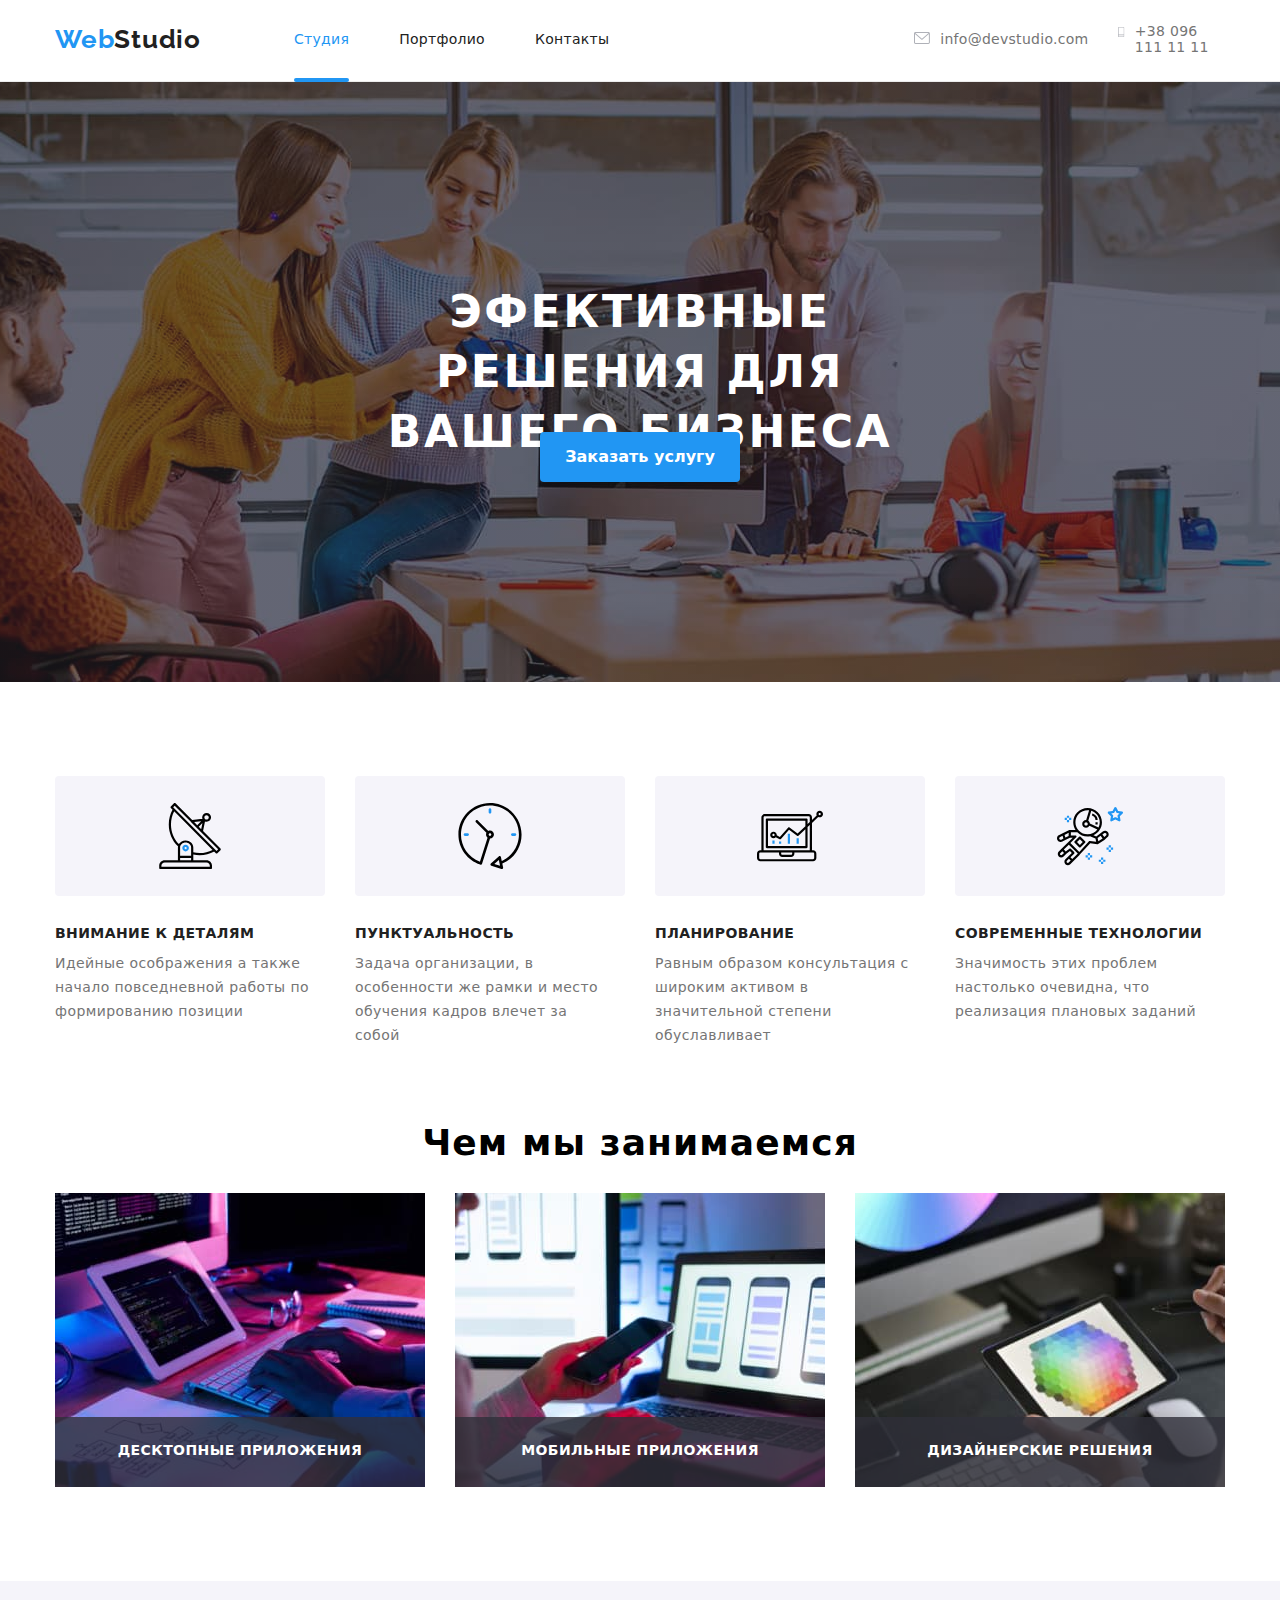
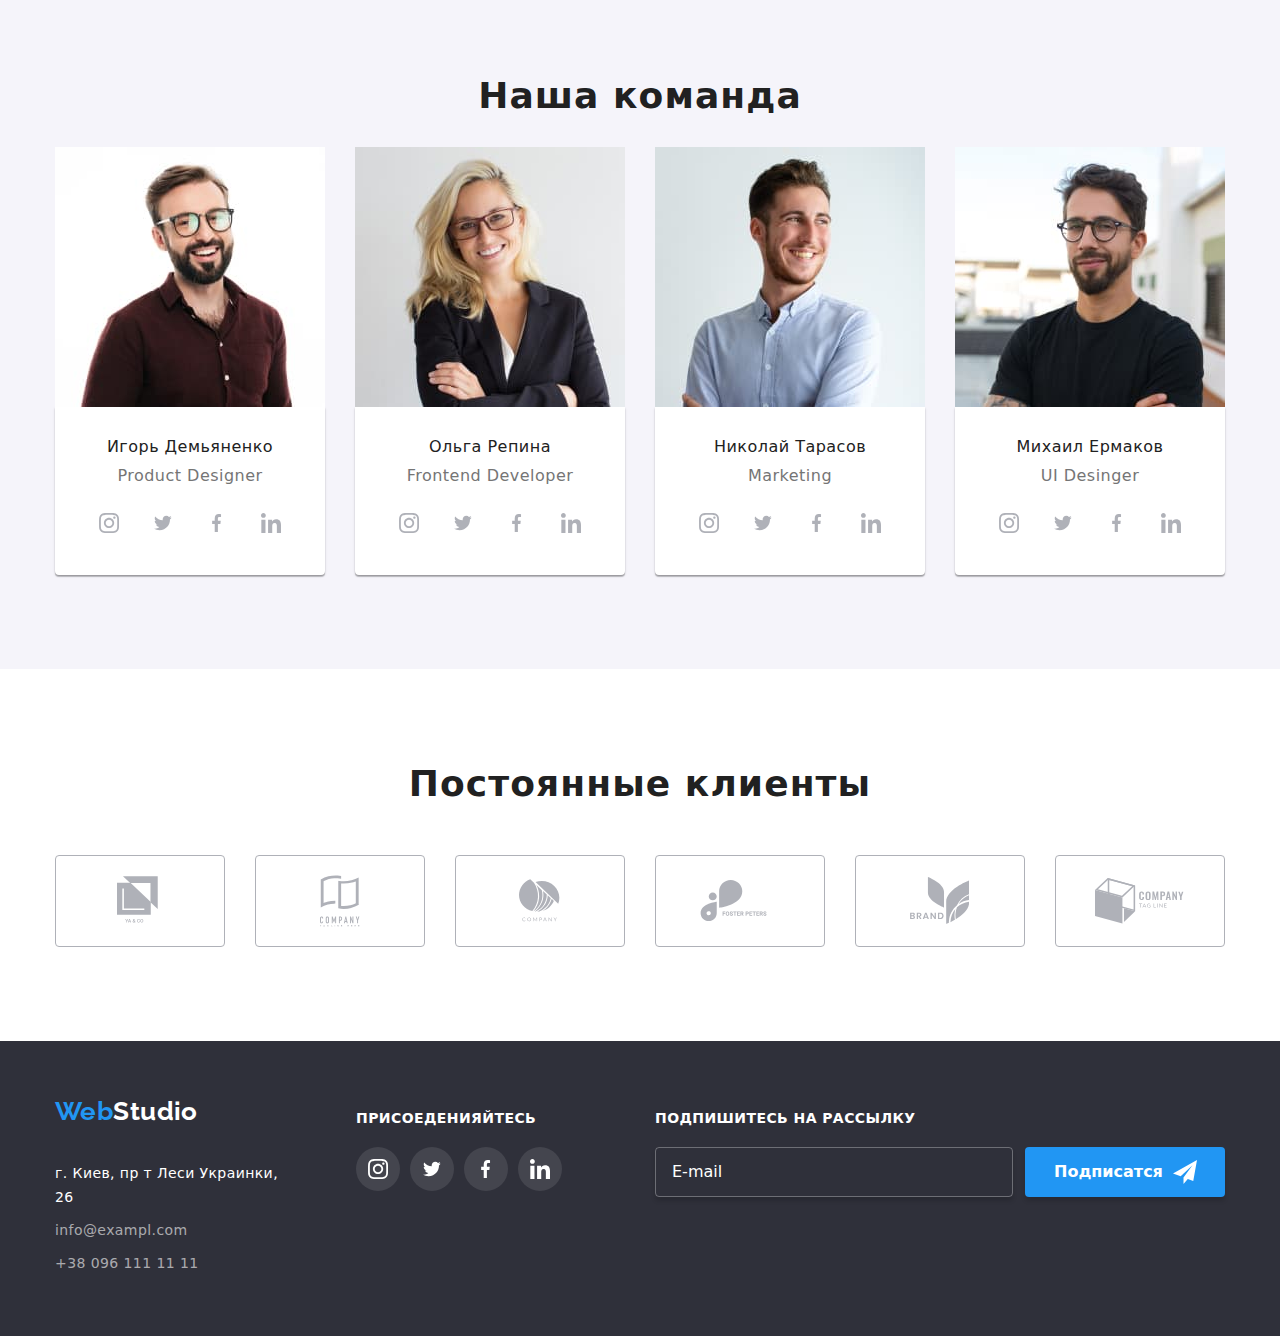
==== commit cdefd43e: "правка2" ====
--- a/index.html
+++ b/index.html
@@ -62,10 +62,10 @@
                         info@devstudio.com</a>
                  <div class="mob-social-sessions">
                      <ul class="mob-social-sessions-list menu">
-                        <li class="mob-social-sessions-item"> <a href=""class="mob-social-sessions-link">instagram</a></li>
-                        <li class="mob-social-sessions-item"> <a href=""class="mob-social-sessions-link">twitter</a></li>
-                        <li class="mob-social-sessions-item"> <a href=""class="mob-social-sessions-link">facebook</a></li>
-                        <li class="mob-social-sessions-item"> <a href=""class="mob-social-sessions-link">linkedln</a></li>
+                        <li class="mob-social-sessions-item"> <a href=""class="mob-social-sessions-link">Instagram</a></li>
+                        <li class="mob-social-sessions-item"> <a href=""class="mob-social-sessions-link">Twitter</a></li>
+                        <li class="mob-social-sessions-item"> <a href=""class="mob-social-sessions-link">Facebook</a></li>
+                        <li class="mob-social-sessions-item"> <a href=""class="mob-social-sessions-link">Linkedln</a></li>
                      
                      </ul>
                   
--- a/css/styles.min.css
+++ b/css/styles.min.css
@@ -1,2 +1,2 @@
-:root{--brand-color:#E5E5E5;--header-color:#FFFFFF;--nk-color:#F5F4FA;--hero-footer:#2F303A;--blue-color:#2196F3;--h-color:#212121;--brand-letter:#757575;--link-font:'Raleway', sans-serif;--title-h:font-weight: 500}.container{padding-left:15px;padding-right:15px;width:100%;margin-right:auto;margin-left:auto}@media screen and (min-width: 480px){.container{max-width:480px}}@media screen and (min-width: 768px){.container{max-width:768px}}@media screen and (min-width: 1200px){.container{max-width:1200px}}body{background-color:var(--brand-color);font-family:'Roboto', sans-serif;font-style:Regular;font-weight:400;font-size:14px;line-height:1.71;letter-spacing:0.03em}h1,h2,h3,h4,h5,h6,p{margin-top:0}.li-nd li,.auth-nav li,.site-nav li{list-style:none}.menu{margin:0;padding:0;list-style:none}.logo{text-decoration:none;color:inherit;font-family:var(--link-font);font-weight:700;font-size:26px;line-height:1.2;color:var(--blue-color);margin-left:0px;margin-right:93px}.visually-hidden{position:absolute !important;clip:rect(1px 1px 1px 1px);clip:rect(1px, 1px, 1px, 1px);padding:0 !important;border:0 !important;height:1px !important;width:1px !important;overflow:hidden}.button{display:block;height:50px;border-radius:4px;min-width:200px;margin-left:auto;margin-right:auto;font-weight:700;font-size:16px;background-color:var(--blue-color);color:var(--header-color);box-shadow:0px 4px 4px rgba(0,0,0,0.15);border:none;transition:transform 250ms cubic-bezier(0.4, 0, 0.2, 1);transform:scale(1)}.button:hover,.button:focus{background-color:#2196f3;border:none;box-shadow:0px 4px 4px rgba(0,0,0,0.15);transition:transform 250ms cubic-bezier(0.4, 0, 0.2, 1);transform:scale(1.05)}.button-footer{display:flex;align-items:center;text-align:center;justify-content:space-between;height:50px;width:200px;font-weight:700;font-size:16px;background-color:var(--blue-color);color:var(--header-color);box-shadow:0px 4px 4px rgba(0,0,0,0.15);border-radius:4px;border:none;transition:transform 250ms cubic-bezier(0.4, 0, 0.2, 1);transform:scale(1);padding:0;padding-left:29px;padding-right:28px;margin-left:auto;margin-right:auto}.airbus-icon{display:inline;content:'';width:24px;height:24px;fill:#fff;transition-property:fill;transition:fill 250ms cubic-bezier(0.4, 0, 0.2, 1)}.button-footer:hover .airbus-icon,.button-footer:focus .airbus-icon{transition:fill 250ms cubic-bezier(0.4, 0, 0.2, 1);fill:chartreuse}.button-footer:hover,.button-footer:focus{background-color:#2196f3;border:none;box-shadow:0px 4px 4px rgba(0,0,0,0.15);transition:transform 250ms cubic-bezier(0.4, 0, 0.2, 1);transform:scale(1.1)}.form{display:flex;flex-direction:column;max-width:448px;margin:0;margin-left:auto;margin-right:auto}.form_title-modal{margin:0;margin-bottom:12px;display:block;font-family:Roboto;font-weight:700;font-size:20px;line-height:1.5;text-align:center;letter-spacing:0.03em;color:#212121}@media screen and (min-width: 1200px){.form_title-modal{line-height:1.15}}.form_field{position:relative;margin:0;display:flex;flex-direction:column;margin-bottom:10px}.form_label{padding:0;padding-bottom:4px;font-family:Roboto;font-weight:400;font-size:12px;line-height:1.17;letter-spacing:0.01em;color:#757575}.input_modal{padding:0;outline:none;padding-left:35px;display:inline-block;width:100%;height:40px;border:1px solid rgba(33,33,33,0.2);border-radius:4px;transition:transform 250ms cubic-bezier(0.4, 0, 0.2, 1);transform:scale(1)}.input_modal:hover ~ .svg-modal-icon,.input_modal:focus ~ .svg-modal-icon{fill:var(--blue-color);transition:fill 250ms cubic-bezier(0.4, 0, 0.2, 1)}.input_modal:hover,.input_modal:focus{outline:none;border-color:#2196f3;transition:border-color,transform 250ms cubic-bezier(0.4, 0, 0.2, 1);transform:scale(1.02)}.svg-modal-icon{display:inline;position:absolute;width:18px;height:18px;bottom:0%;left:0%;transform:translate(15px, -11px)}.form_field-textarea{max-width:448px;position:relative;margin:0;display:flex;flex-direction:column;margin-bottom:20px}.input_textarea{display:block;max-width:448px;height:120px;padding:12px 16px;border:1px solid rgba(33,33,33,0.2);border-radius:4px;outline:none;transition:transform 250ms cubic-bezier(0.4, 0, 0.2, 1);transform:scale(1);resize:none}.input_textarea:hover,.input_textarea:focus{outline:none;border-color:#2196f3;transition:border-color,transform 250ms cubic-bezier(0.4, 0, 0.2, 1);transform:scale(1.02)}.form_checkbox{position:relative;display:block;max-width:423px;height:15px;padding-left:23px;margin-left:auto;margin-right:auto;margin-bottom:31px}@media screen and (max-width: 479.98px){.form_checkbox{margin-bottom:60px}}@media screen and (min-width: 1200px){.form_checkbox{margin-bottom:30px}}.input_modal1{position:absolute;-webkit-appearance:none;-moz-appearance:none;appearance:none;overflow:hidden;clip:rect(0 0 0 0)}.input_modal1:checked ~ * .form_span-checkbox{background-color:#2196f3;border:2px solid #2196f3;transition:transform 250ms cubic-bezier(0.4, 0, 0.2, 1);transform:scale(1.2)}.form_label-checkbox{display:flex;flex-direction:row;max-width:400px;height:14px}@media screen and (max-width: 1199.98px){.form_label-checkbox{display:block}}.form_span-checkbox{display:block;left:0px;top:5px;position:absolute;width:16px;height:15px;border:2px solid #212121;border-radius:4px;transition:transform 250ms cubic-bezier(0.4, 0, 0.2, 1);transform:scale(1)}.form_svg-checkbox{fill:white;display:inline-block;position:absolute;width:16px;height:15px;left:-2px;top:-2px}.form_content-licenze{margin:0;display:inline;font-family:Roboto;font-weight:400;font-size:12px;line-height:1.17;letter-spacing:0.03em;color:#757575}@media screen and (min-width: 1200px){.form_content-licenze{font-size:14px;line-height:1.71}}.form_licenze-a{font-family:Roboto;display:inline;font-weight:400;font-size:12px;line-height:1.17;letter-spacing:0.03em;color:#2196f3;padding-left:2px}@media screen and (min-width: 1200px){.form_licenze-a{font-size:14px;line-height:1.71}}.form_licenze-a:hover,.form_licenze-a:focus{color:#5fee30;transition:transform 250ms cubic-bezier(0.4, 0, 0.2, 1)}.form-wrapper{display:flex;flex-direction:column;width:100%;max-width:450px;height:100%;padding-top:3px;margin-left:auto;margin-right:auto}@media screen and (min-width: 1200px){.form-wrapper{max-width:570px;margin-left:93px}}.form-wrapper_p{margin:0;margin-bottom:20px}.footer-form{display:flex;flex-direction:column;justify-content:center;align-items:center}.input-button{display:flex;width:100%;flex-direction:column;justify-content:center;align-items:center}@media screen and (min-width: 1200px){.input-button{width:570px;flex-direction:row;flex-wrap:nowrap}}.input-footer{display:block;width:100%;height:50px;background-color:inherit;border:1px solid rgba(255,255,255,0.3);box-shadow:0px 4px 4px rgba(0,0,0,0.15);border-radius:4px;padding-left:16px;margin-bottom:20px;margin-left:auto;margin-right:auto}@media screen and (min-width: 1200px){.input-footer{margin-right:12px;margin-bottom:0px}}input[type='email']{color:#ffffff;font-weight:400;font-size:16px;line-height:1.25;letter-spacing:3%}input[type='email']::-webkit-input-placeholder{color:#ffffff}input[type='email']:-ms-input-placeholder{color:#ffffff}input[type='email']::-ms-input-placeholder{color:#ffffff}input[type='email']::placeholder{color:#ffffff}.backdrop{position:fixed;top:0;left:0;bottom:0;right:0;background-color:rgba(0,0,0,0.2);opacity:1;transition:opacity 500ms cubic-bezier(0.4, 0, 0.2, 1);overflow-y:scroll}.backdrop.is-hidden{opacity:0;pointer-events:none}.modal{padding-top:40px;padding-bottom:40px;padding-left:41px;padding-right:39px;position:absolute;top:50%;left:50%;height:609px;width:100%;max-width:290px;background-color:#ffffff;box-shadow:0px 1px 3px rgba(0,0,0,0.12),0px 1px 1px rgba(0,0,0,0.14),0px 2px 1px rgba(0,0,0,0.2);border-radius:4px;transform:translate(-50%, -50%) scale(1);transition:transform 500ms cubic-bezier(0.4, 0, 0.2, 1)}@media screen and (max-width: 479.98px){.modal{height:670px}}@media screen and (min-width: 480px){.modal{max-width:450px}}@media screen and (min-width: 1200px){.modal{max-width:528px;height:581px}}.backdrop.is-hidden .modal{transform:translate(-50%, -50%) scale(1.1)}.close-bacdrop{outline:none;position:absolute;right:8px;top:8px;width:30px;height:30px;border-radius:50%;background-color:#ffffff;border:1px solid rgba(0,0,0,0.1);transition:transform 250ms cubic-bezier(0.4, 0, 0.2, 1);transform:scale(1)}.close-svg{display:block;content:'';width:11px;height:11px;background-color:#ffffff;border-radius:50%;transition:transform 250ms cubic-bezier(0.4, 0, 0.2, 1);transform:translateX(3px) scale(1)}.close-bacdrop:hover,.close-bacdrop:focus{cursor:pointer;transition:transform 250ms cubic-bezier(0.4, 0, 0.2, 1);transform:scale(1.1)}.close-bacdrop:hover .close-svg,.close-bacdrop:focus.close-svg{fill:var(--blue-color);transition:transform 250ms cubic-bezier(0.4, 0, 0.2, 1);transform:scale(1.1) translateX(3px)}.hero_name{visibility:hidden;margin-bottom:0px;padding-top:0px}.os_title{display:flex;padding-top:0px}.portfolio-title{padding:0px;margin:0px}.hero__content{display:block;margin-bottom:30px;margin-right:auto;margin-left:auto;width:auto;width:auto;height:84px}@media screen and (min-width: 320px){.hero__content{width:290px;height:84px}}@media screen and (min-width: 480px){.hero__content{width:360px;height:84px}}@media screen and (min-width: 768px){.hero__content{width:360px;height:84px}}@media screen and (min-width: 1200px){.hero__content{width:696px;height:120px;padding:0 30px}}.hero_title{font-weight:900;font-size:26px;line-height:1.62;text-transform:uppercase;text-align:center;letter-spacing:0.06em;color:var(--header-color)}@media screen and (max-width: 479.98px){.hero_title{font-size:22px;line-height:1.8}}@media screen and (min-width: 1200px){.hero_title{font-weight:900;font-size:44px;line-height:1.36}}.directions_title{padding-bottom:50px;margin-bottom:0px;font-weight:700;font-size:36px;line-height:1.17px;text-align:center;letter-spacing:0.03em}.team_title{display:block;font-weight:700;font-size:28px;line-height:1.18;text-align:center;letter-spacing:0.03em;color:var(--h-color)}@media screen and (min-width: 1200px){.team_title{font-size:36px;line-height:1.17}}.clients_title{text-align:center;margin-bottom:30px;font-weight:700;line-height:1.18;font-style:normal;font-size:28px;letter-spacing:0.03em;color:#212121}@media screen and (min-width: 1200px){.clients_title{font-size:36px;line-height:1.17;margin-bottom:50px}}.menu-button{z-index:10;outline:none;position:absolute;top:10px;right:15px;display:inline-block;margin:0;padding:0;border:none;background-color:transparent}@media screen and (min-width: 767.98px){.menu-button{display:none}}.menu-button .icon-cross{display:none}.menu-button.is-open .icon-cross{display:block}.menu-button.is-open .icon-menu{display:none}.menu-button_animate{transition:transform 250ms cubic-bezier(0.4, 0, 0.2, 1);transform:scale(1)}.menu-button_animate:hover{fill:var(--blue-color);transition:transform 250ms cubic-bezier(0.4, 0, 0.2, 1);transform:scale(1.2)}.mobile-window{position:fixed;overflow-y:scroll;padding-top:48px;padding-left:40px;z-index:2;display:none;background-color:#ffffff;padding-right:83px;padding-left:40px;padding-top:48px;padding-bottom:48px;text-align:center;font-size:20px}.mobile-window.is-open{display:block}@media screen and (min-width: 767.98px){.mobile-window.is-open{display:none}}@media screen and (max-width: 767.98px){.mobile-window{position:absolute;top:0%;left:0;width:100%;height:796px}}.mob-navigation,.mob-contacts{height:60px;width:70px}.mob-navigation{width:100%;margin-bottom:306px;height:auto}.mob-menu-navigation{display:flex;flex-direction:column;justify-content:center;align-items:flex-start;margin-top:0;margin-bottom:0;margin-left:0px;padding-left:0px}.mob-menu-navigation_item{margin:0;margin-bottom:32px}.mob-menu-navigation_item:last-child{margin-bottom:0}.mob-link{text-decoration:none;display:block;font-weight:500;font-size:40px;line-height:1.18;letter-spacing:0.02em;color:#212121;transition:transform 250ms cubic-bezier(0.4, 0, 0.2, 1);transform:scale(1)}.mob-link:hover{color:var(--blue-color);transition:transform 250ms cubic-bezier(0.4, 0, 0.2, 1);transform:scale(1.1)}.mob-contacts{display:flex;flex-direction:column;align-items:flex-start;width:100%;height:200px}.mob-contacts-tel{text-decoration:none;display:block;font-weight:500;font-size:34px;line-height:1.18;letter-spacing:0.02em;color:#2196f3;margin-left:0;margin-bottom:32px;transition:transform 250ms cubic-bezier(0.4, 0, 0.2, 1);transform:scale(1)}@media screen and (max-width: 479.98px){.mob-contacts-tel{font-size:22px}}.mob-contacts-tel:hover{color:var(--blue-color);transition:transform 250ms cubic-bezier(0.4, 0, 0.2, 1);transform:scale(1.1)}.mob-contacts-mail{text-decoration:none;display:block;font-weight:500;font-size:24px;line-height:1.17;letter-spacing:0.02em;color:#757575;margin-bottom:64px;transition:transform 250ms cubic-bezier(0.4, 0, 0.2, 1);transform:scale(1)}@media screen and (max-width: 479.98px){.mob-contacts-mail{font-size:20px}}.mob-contacts-mail:hover{color:var(--blue-color);transition:transform 250ms cubic-bezier(0.4, 0, 0.2, 1);transform:scale(1.1)}.mob-social-sessions-list{display:flex}.mob-social-sessions-item{padding-left:10px;padding-right:10px}.mob-social-sessions-item:nth-child(-n+3){border-right:1px solid rgba(33,33,33,0.2)}.mob-social-sessions-item:first-child{padding-left:0}.mob-social-sessions-link{display:block;text-decoration:none;font-weight:500;font-size:18px;line-height:1.22;letter-spacing:0.02em;color:#2196f3;transition:transform 250ms cubic-bezier(0.4, 0, 0.2, 1);transform:scale(1)}@media screen and (max-width: 479.98px){.mob-social-sessions-link{width:100%;height:100%;font-size:10px;line-height:1.22}}.mob-social-sessions-link:hover,.mob-social-sessions-link:focus{transition:transform 250ms cubic-bezier(0.4, 0, 0.2, 1);transform:scale(1.2)}.header{position:relative;padding-top:16px;padding-bottom:16px;background-color:var(--header-color);font-weight:500;border-bottom:1px solid #ececec;width:100%}@media screen and (min-width: 768px){.header{padding-top:21px;padding-bottom:21px}}@media screen and (min-width: 1200px){.header{padding-top:24px;padding-bottom:25px}}.header_container{width:100%;height:100%;display:flex}.navigation{display:flex;flex-direction:column}.logo-header{display:block;font-weight:700;font-size:24px;line-height:1.17;letter-spacing:0.03em;color:var(--blue-color);margin-left:0px;margin-right:auto}@media screen and (min-width: 768px){.logo-header{margin-right:88px;margin-top:auto;margin-bottom:auto}}@media screen and (min-width: 1200px){.logo-header{font-size:26px;line-height:1.19;margin:0;margin-right:93px}}.header-logo_span{color:#212121}.menu-navigation{display:flex;align-items:center;margin-top:0;margin-bottom:0;margin-left:0px;padding-left:0px}@media screen and (max-width: 767.98px){.menu-navigation{display:none}}@media screen and (max-width: 767.98px) and (min-width: 768px){.menu-navigation{display:block}}.menu-navigation_item+.menu-navigation_item{margin-left:50px}.menu-navigation_studia{position:relative;padding:0px;display:block;text-decoration:none;font-weight:500;font-size:14px;line-height:1.14;color:#212121;color:var(--blue-color);letter-spacing:0.02em}.menu-navigation_studia::after{display:block;content:'';position:absolute;width:100%;height:4px;left:0%;bottom:-35px;background-color:#2196f3;border-radius:2px;opacity:1}@media screen and (min-width: 1200px){.menu-navigation_studia::after{bottom:-34px}}.menu-navigation_studia:hover::after{color:var(--blue-color);transition:transform 250ms cubic-bezier(0.4, 0, 0.2, 1);transform:scale(1.5)}.current-page:hover{color:var(--blue-color);transition:transform 250ms cubic-bezier(0.4, 0, 0.2, 1);transform:translatex(2px)}.current-link,.menu-navigation_portfolio{position:relative;padding:0px;display:block;text-decoration:none;font-weight:500;font-size:14px;line-height:1.14;color:#212121;letter-spacing:0.02em}.portfolio-current-page{color:var(--blue-color)}.menu-navigation_portfolio::after{display:block;content:'';position:absolute;width:100%;height:4px;left:0%;bottom:-33px;background-color:#2196f3;border-radius:2px;opacity:1;transition:translate 250ms cubic-bezier(0.4, 0, 0.2, 1)}.menu-navigation_portfolio:hover::after{color:var(--blue-color);transition:transform 250ms cubic-bezier(0.4, 0, 0.2, 1);transform:scale(1.5)}.contacts{align-items:center}@media screen and (max-width: 767.98px){.contacts{display:none}}@media screen and (min-width: 768px){.contacts{display:block;margin-left:84px}}@media screen and (min-width: 1200px){.contacts{display:flex;flex-direction:row;margin-left:305px}}.contact_link{color:var(--brand-letter);font-weight:500;letter-spacing:0.02em;text-decoration:none;transition:transform 250ms cubic-bezier(0.4, 0, 0.2, 1);transform:scale(1);display:flex;flex-direction:row}@media screen and (min-width: 768px){.contact_link{font-size:12px;line-height:1.16}}@media screen and (min-width: 1200px){.contact_link{font-size:14px;line-height:1.14}}.contact_link--first{margin-left:0px}@media screen and (min-width: 768px){.contact_link--first{margin-bottom:10px}}@media screen and (min-width: 1200px){.contact_link--first{margin-right:30px;margin-bottom:0px}}.contacts_icon{margin-right:10px;display:block;fill:#afb1b8;transition:transform 250ms cubic-bezier(0.4, 0, 0.2, 1);transform:scale(1)}.contact_link:hover .contacts_icon,.contact_link:focus .contacts_icon{fill:var(--blue-color);cursor:pointer;transition:transform 250ms cubic-bezier(0.4, 0, 0.2, 1);transform:scale(1.1)}.contact_link:hover,.contact_link:focus{color:#2196f3;cursor:pointer;transition:transform 250ms cubic-bezier(0.4, 0, 0.2, 1);transform:scale(1.1)}.contact_link:hover .contacts_icon,.contact_link:focus .contacts_icon{fill:var(--blue-color);cursor:pointer;transition:transform 250ms cubic-bezier(0.4, 0, 0.2, 1);transform:scale(1.1)}.contact_link:hover,.contact_link:focus{color:#2196f3;cursor:pointer;transition:transform 250ms cubic-bezier(0.4, 0, 0.2, 1);transform:scale(1.1)}.hero{padding-bottom:118px;padding-top:118px;max-width:1600px;background-image:linear-gradient(rgba(47,48,58,0.4), rgba(47,48,58,0.4)),url("../images/hero/hero.mobile.jpg");background-size:cover;margin-left:auto;margin-right:auto;background-attachment:scroll;background-position:center;background-repeat:no-repeat}@media screen and (min-width: 1200px){.hero{padding-top:200px;padding-bottom:200px;padding-left:1;padding-right:1}}@media (min-device-pixel-ratio: 2), (min-resolution: 192dpi), (min-resolution: 2dppx){.hero{background-image:linear-gradient(rgba(47,48,58,0.4), rgba(47,48,58,0.4)),url("../images/hero/hero.mobile@2x.jpg")}}@media screen and (min-width: 480px){.hero{background-image:linear-gradient(rgba(47,48,58,0.4), rgba(47,48,58,0.4)),url("../images/hero/hero.tablet.jpg")}}@media screen and (min-width: 480px) and (min-device-pixel-ratio: 2), screen and (min-width: 480px) and (min-resolution: 192dpi), screen and (min-width: 480px) and (min-resolution: 2dppx){.hero{background-image:linear-gradient(rgba(47,48,58,0.4), rgba(47,48,58,0.4)),url("../images/hero/hero.tablet@2x.jpg")}}@media screen and (min-width: 768px){.hero{background-image:linear-gradient(rgba(47,48,58,0.4), rgba(47,48,58,0.4)),url("../images/hero/hero.desktop.jpg")}}@media screen and (min-width: 768px) and (min-device-pixel-ratio: 2), screen and (min-width: 768px) and (min-resolution: 192dpi), screen and (min-width: 768px) and (min-resolution: 2dppx){.hero{background-image:linear-gradient(rgba(47,48,58,0.4), rgba(47,48,58,0.4)),url("../images/hero/hero.desktop@2x.jpg")}}.hero-container{display:block;align-items:center;padding-bottom:0px}.os{background-color:var(--header-color);padding-top:60px;padding-bottom:60px}@media screen and (min-width: 1200px){.os{padding-top:94px;padding-bottom:94px}}.os_container{display:block}.features{display:flex;flex-wrap:wrap;padding-left:0px;margin-bottom:0px;margin-left:-30px;margin-top:-30px}@media screen and (max-width: 767.98px){.features{flex-basis:calc((100% - 60px) / 1);flex-direction:column;justify-content:center;align-items:center}.features .features_h{text-align:center}}.features_item{margin-top:30px;margin-left:30px;flex-basis:calc((100% - 120px) / 1)}@media screen and (min-width: 768px){.features_item{flex-basis:calc((100% - 60px) / 2)}}@media screen and (min-width: 1200px){.features_item{flex-basis:calc((100% - 120px) / 4)}}.features_card{padding-top:25px;padding-bottom:25px;border-radius:4px;background-color:var(--nk-color);background-position:center;width:100%;height:120px;padding:0;display:flex;align-items:center;justify-content:center;margin-bottom:30px}.features_container{width:100%;padding:0;display:flex;flex-direction:column}.features_h{font-weight:700;font-size:14px;line-height:1.14;text-transform:uppercase;color:var(--h-color);letter-spacing:0.03em;margin-bottom:10px}.features_p{margin-right:10px;margin-bottom:0px;color:var(--brand-letter)}.features_p--end{margin-right:0px}.features_icon{width:66px;height:70px;outline:crimson}.directions{background-color:var(--header-color);padding-bottom:94px}@media screen and (max-width: 1200px){.directions{display:none}}.directions_container{display:block;padding-top:0px}.directions_menu{display:flex;flex-wrap:wrap;padding-left:0px;margin-left:-30px;margin-top:-30px}.directions_item{margin-left:30px;margin-top:30px;flex-basis:calc((100% - 90px) / 3);position:relative}.directions_list-item{content:'';display:block;padding:0;margin:0;width:370px;height:294px}.directions_icon{display:block;max-width:100%;height:auto}.directions_content{padding:auto;display:block;position:relative;position:absolute;content:'';left:0%;bottom:0%;width:370px;height:70px;transform:translate(0%, 0%);border:none;color:#ffffff;background:rgba(47,48,58,0.8)}.directions_p{text-transform:uppercase;font-style:normal;font-weight:700;font-size:14px;line-height:1.14px;text-align:center;letter-spacing:0.03em;width:100%;display:block;position:absolute;left:50%;bottom:50%;transform:translate(-50%, -50%);margin:0}.team{background-color:red;background-color:var(--nk-color);padding-bottom:60px;padding-top:60px}@media screen and (min-width: 1200px){.team{padding-bottom:94px;padding-top:94px}}.team_container{display:block}.workers{display:flex;flex-wrap:wrap;padding-left:0px;margin-bottom:0px;margin-left:-30px;margin-top:-30px}.workers_item{margin-top:30px;margin-left:30px;flex-basis:calc((100% - 30px) / 1)}@media screen and (min-width: 768px){.workers_item{flex-basis:calc((100% - 60px) / 2)}}@media screen and (min-width: 1200px){.workers_item{flex-basis:calc((100% - 120px) / 4)}}.foto{display:block;max-width:100%;height:auto;margin:0px;padding:0px}.workers_content{display:flex;flex-direction:column;justify-content:center;padding-top:30px;padding-bottom:30px;width:100%;box-shadow:0px 1px 3px rgba(0,0,0,0.12),0px 1px 1px rgba(0,0,0,0.14),0px 2px 1px rgba(0,0,0,0.2);border-radius:0px 0px 4px 4px;background-color:var(--header-color)}.workers_name,.workers_profession{margin-left:auto;margin-right:auto;margin-bottom:0px}.workers_name{font-weight:500;font-size:16px;line-height:1.19;letter-spacing:0.03em;color:var(--h-color);margin-bottom:10px}.workers_profession{font-weight:400;font-size:16px;line-height:1.19;letter-spacing:0.03em;color:var(--brand-letter);margin-bottom:16px}.icons{justify-content:center;margin:0px;display:flex;width:206px;width:100%}.icons_link{width:44px;height:44px;margin-left:10px}.icons_link-first{margin-left:0px}.icons_link{display:flex;justify-content:center;align-items:center;fill:#afb1b8;transition:transform 250ms cubic-bezier(0.4, 0, 0.2, 1);transform:scale(1)}.icons_link:hover,.icons_link:focus{fill:var(--header-color);background-color:var(--blue-color);border:1px solid var(--blue-color);border-radius:50%;transition:transform 250ms cubic-bezier(0.4, 0, 0.2, 1);transform:scale(1.2)}.clients{background-color:var(--header-color);padding-top:60px;padding-bottom:60px}@media screen and (min-width: 1200px){.clients{padding-top:94px;padding-bottom:94px}}.clients_container{display:block}.company{display:flex;flex-wrap:wrap;padding-left:0px;margin-bottom:0px;margin-left:-30px;margin-top:-30px}.company_item{margin-top:30px;margin-left:30px}@media screen and (min-width: 320px){.company_item{flex-basis:calc((100% - 30px) / 1)}.company_item .company_link{width:100%}}@media screen and (min-width: 480px){.company_item{flex-basis:calc((100% - 60px) / 2)}.company_item .company_link{width:100%}}@media screen and (min-width: 768px){.company_item{flex-basis:calc((100% - 90px) / 3)}.company_item .company_link{width:100%}}@media screen and (min-width: 1200px){.company_item{flex-basis:calc((100% - 180px) / 6)}.company_item .company_link{width:100%}}.company_link{background-color:#ffffff;background-position:center;display:flex;justify-content:center;align-items:center;width:210px;height:92px;border:1px solid #afb1b8;border-radius:4px;fill:#afb1b8;transition:transform 250ms cubic-bezier(0.4, 0, 0.2, 1);transform:scale(1)}.company_link-first{margin-left:0px}.company_label{background-color:var(--header-color)}.company_link:hover,.company_link:focus{fill:var(--blue-color);border:1px solid var(--blue-color);transition:transform 250ms cubic-bezier(0.4, 0, 0.2, 1);transform:scale(1.2)}.footer{background-color:var(--hero-footer);padding-bottom:60px;padding-top:60px}.footer_container{display:flex;flex-direction:column;align-items:center;width:100%}@media screen and (min-width: 768px){.footer_container{width:768px;flex-direction:row;flex-wrap:wrap}}@media screen and (min-width: 1200px){.footer_container{width:1200px;flex-direction:row;flex-wrap:nowrap;align-items:center;justify-content:center}}.footer_container-logo{display:block}.logo-position{font-size:24px;line-height:1.17px;text-align:center;margin-bottom:40px;margin-left:auto;margin-right:auto}.logo-link{display:block}.logo_label{color:var(--header-color)}.footer-contacts{display:block;margin-left:auto;margin-right:auto;width:231px;height:100%;margin-bottom:60px}@media screen and (min-width: 1200px){.footer-contacts{margin-bottom:0px}}.address{display:block;margin-bottom:8px;font-style:normal;font-weight:400;font-size:14px;line-height:1.71;letter-spacing:0.03em;color:var(--header-color);margin-left:auto;margin-right:auto}.menu-contacts_link{display:block;text-decoration:none;font-weight:400;font-size:14px;line-height:1.71;letter-spacing:0.03em;color:rgba(255,255,255,0.6);transform:scale(1);margin-bottom:8px;text-align:center}.menu-contacts_link:hover,.menu-contacts_link:focus{color:var(--blue-color);transition:transform 250ms cubic-bezier(0.4, 0, 0.2, 1);transform:scale(1.1)}.footer-icons{display:flex;width:206px;height:80px;flex-direction:column;align-items:flex-start;justify-content:center;fill:var(--header-color);margin-bottom:60px;margin-left:auto;margin-right:auto}@media screen and (min-width: 1200px){.footer-icons{margin-bottom:0px;margin-left:70px;margin-right:0}}.footer-icons_p{display:block;width:100%}.footer-icons-title{display:block;margin:0;margin-bottom:20px;font-weight:700;font-size:14px;line-height:1.14;letter-spacing:0.03em;text-transform:uppercase;color:var(--header-color)}@media screen and (max-width: 1199.98px){.footer-icons-title{text-align:center}}.menu-icons{display:flex}.menu-icons_card{display:flex;justify-content:center;align-items:center;width:44px;height:44px;margin-left:10px;border:none;border-radius:50%;background-color:rgba(255,255,255,0.1);transition:transform 250ms cubic-bezier(0.4, 0, 0.2, 1);transform:scale(1)}.menu-icons_card-first{margin-left:0px}.menu-icons_card:hover,.menu-icons_card:focus{fill:var(--header-color);background-color:var(--blue-color);border:1px solid var(--blue-color);border-radius:50%;transition:transform 250ms cubic-bezier(0.4, 0, 0.2, 1);transform:scale(1.2)}.hero-portfolio{background-color:var(--header-color);padding-top:60px;padding-bottom:60px}@media screen and (min-width: 1200px){.hero-portfolio{padding-top:94px;padding-bottom:94px}}.container-potfolio-hero{display:block;padding-bottom:40px}@media screen and (min-width: 768px){.container-potfolio-hero{padding-bottom:30px}}@media screen and (min-width: 1200px){.container-potfolio-hero{padding-bottom:50px}}.directions-list{margin-left:-8px;margin:0;padding-left:0;justify-content:center;align-items:center}@media screen and (max-width: 767.98px){.directions-list{display:flex;flex-direction:row;flex-wrap:wrap;justify-content:flex-start;align-content:flex-start}}@media screen and (min-width: 768px){.directions-list{display:flex;flex-direction:row;flex-wrap:nowrap}}.directions-list_item{margin-top:15px;margin-left:8px}.directions-list_button{border-radius:4px;padding:6px 22px;border:0px;background:var(--nk-color);transition:transform 250ms cubic-bezier(0.4, 0, 0.2, 1);transform:scale(1)}.directions-list_button:hover,.directions-list_button:focus{text-decoration:underline;text-decoration-color:#2196f3;background-color:#2196f3;box-shadow:0px 3px 1px rgba(0,0,0,0.1),0px 1px 2px rgba(0,0,0,0.08),0px 2px 2px rgba(0,0,0,0.12);border-radius:4px;color:var(--header-color);transition:transform 250ms cubic-bezier(0.4, 0, 0.2, 1);transform:scale(1.1)}.directions-list_button{font-family:'Roboto', sans-serif;font-weight:500;font-size:16px;line-height:1.62;letter-spacing:0.03em;background-color:var(--nk-color);color:var(--h-color);cursor:pointer}.texnocrack{display:block;padding-top:0}.texnocrack_grid{display:flex;flex-wrap:wrap;padding-left:0px;margin-bottom:0px;margin-left:-30px;margin-top:-30px}.texnocrack_item{position:relative;margin-top:30px;margin-left:30px}@media screen and (max-width: 767.98px){.texnocrack_item{flex-basis:calc((100% - 30px) / 1)}}@media screen and (min-width: 768px){.texnocrack_item{flex-basis:calc((100% - 60px) / 2)}}@media screen and (min-width: 1200px){.texnocrack_item{flex-basis:calc((100% - 90px) / 3)}}.texnocrack_link{display:flex;flex-wrap:wrap;text-decoration:none;margin:0;padding:0}.texnocrack_link:hover,.texnocrack_link:focus{outline:none;cursor:pointer;color:var(--header-color);box-shadow:0px 1px 1px rgba(0,0,0,0.12),0px 4px 4px rgba(0,0,0,0.06),1px 4px 6px rgba(0,0,0,0.16);transition:transform 250ms cubic-bezier(0.4, 0, 0.2, 1);transform:scale(1.1)}.texnocrack_image-wrapper{position:relative;overflow:hidden}.texnocrack_image{display:block;max-width:100%;height:auto;margin:0px;padding:0px}.texnocrack_screen-wrapper{position:absolute;content:'';left:0%;bottom:0%;width:100%;height:100%;background-color:rgba(33,150,243,0.9);transform:translate(0%, 0%);transition:250ms cubic-bezier(0.4, 0, 0.2, 1);transform:translatey(100%);display:flex;align-items:center;justify-content:center}.texnocrack_item:hover .texnocrack_screen-wrapper{transition:transform 250ms cubic-bezier(0.4, 0, 0.2, 1);transform:translatex(0%)}.texnocrack_screen{display:block;width:402px;height:140px;font-weight:400;font-size:18px;line-height:1.56;letter-spacing:0.03em;color:#ffffff}@media screen and (min-width: 768px){.texnocrack_screen{width:306px;height:196px}}@media screen and (min-width: 1200px){.texnocrack_screen{width:322px;height:168px}}.texnocrack_trumb{display:block;background-color:var(--header-color);padding-top:20px;padding-bottom:20px;padding-left:24px;padding-right:24px;border-bottom:1px solid #eeeeee;border-left:1px solid #eeeeee;border-right:1px solid #eeeeee;width:100%;height:100%}.texnocrack_h{margin-bottom:4px;font-weight:700;font-size:18px;line-height:2;letter-spacing:0.06em;color:var(--h-color)}@media screen and (min-width: 768px){.texnocrack_h{letter-spacing:0.03em}}@media screen and (min-width: 1200px){.texnocrack_h{letter-spacing:0.06em}}.texnocrack_p{margin-bottom:0px;font-weight:400;font-size:16px;line-height:1.87;letter-spacing:0.03em;color:var(--brand-letter)}
+:root{--brand-color:#E5E5E5;--header-color:#FFFFFF;--nk-color:#F5F4FA;--hero-footer:#2F303A;--blue-color:#2196F3;--h-color:#212121;--brand-letter:#757575;--link-font:'Raleway', sans-serif;--title-h:font-weight: 500}.container{padding-left:15px;padding-right:15px;width:100%;margin-right:auto;margin-left:auto}@media screen and (min-width: 480px){.container{max-width:480px}}@media screen and (min-width: 768px){.container{max-width:768px}}@media screen and (min-width: 1200px){.container{max-width:1200px}}body{background-color:var(--brand-color);font-family:'Roboto', sans-serif;font-style:Regular;font-weight:400;font-size:14px;line-height:1.71;letter-spacing:0.03em}h1,h2,h3,h4,h5,h6,p{margin-top:0}.li-nd li,.auth-nav li,.site-nav li{list-style:none}.menu{margin:0;padding:0;list-style:none}.logo{text-decoration:none;color:inherit;font-family:var(--link-font);font-weight:700;font-size:26px;line-height:1.2;color:var(--blue-color);margin-left:0px;margin-right:93px}.visually-hidden{position:absolute !important;clip:rect(1px 1px 1px 1px);clip:rect(1px, 1px, 1px, 1px);padding:0 !important;border:0 !important;height:1px !important;width:1px !important;overflow:hidden}.button{display:block;height:50px;border-radius:4px;min-width:200px;margin-left:auto;margin-right:auto;font-weight:700;font-size:16px;background-color:var(--blue-color);color:var(--header-color);box-shadow:0px 4px 4px rgba(0,0,0,0.15);border:none;transition:transform 250ms cubic-bezier(0.4, 0, 0.2, 1);transform:scale(1)}.button:hover,.button:focus{background-color:#2196f3;border:none;box-shadow:0px 4px 4px rgba(0,0,0,0.15);transition:transform 250ms cubic-bezier(0.4, 0, 0.2, 1);transform:scale(1.05)}.button-footer{display:flex;align-items:center;text-align:center;justify-content:space-between;height:50px;width:200px;font-weight:700;font-size:16px;background-color:var(--blue-color);color:var(--header-color);box-shadow:0px 4px 4px rgba(0,0,0,0.15);border-radius:4px;border:none;transition:transform 250ms cubic-bezier(0.4, 0, 0.2, 1);transform:scale(1);padding:0;padding-left:29px;padding-right:28px;margin-left:auto;margin-right:auto}.airbus-icon{display:inline;content:'';width:24px;height:24px;fill:#fff;transition-property:fill;transition:fill 250ms cubic-bezier(0.4, 0, 0.2, 1)}.button-footer:hover .airbus-icon,.button-footer:focus .airbus-icon{transition:fill 250ms cubic-bezier(0.4, 0, 0.2, 1);fill:chartreuse}.button-footer:hover,.button-footer:focus{background-color:#2196f3;border:none;box-shadow:0px 4px 4px rgba(0,0,0,0.15);transition:transform 250ms cubic-bezier(0.4, 0, 0.2, 1);transform:scale(1.1)}.form{display:flex;flex-direction:column;max-width:448px;margin:0;margin-left:auto;margin-right:auto}.form_title-modal{margin:0;margin-bottom:12px;display:block;font-family:Roboto;font-weight:700;font-size:20px;line-height:1.5;text-align:center;letter-spacing:0.03em;color:#212121}@media screen and (min-width: 1200px){.form_title-modal{line-height:1.15}}.form_field{position:relative;margin:0;display:flex;flex-direction:column;margin-bottom:10px}.form_label{padding:0;padding-bottom:4px;font-family:Roboto;font-weight:400;font-size:12px;line-height:1.17;letter-spacing:0.01em;color:#757575}.input_modal{padding:0;outline:none;padding-left:35px;display:inline-block;width:100%;height:40px;border:1px solid rgba(33,33,33,0.2);border-radius:4px;transition:transform 250ms cubic-bezier(0.4, 0, 0.2, 1);transform:scale(1)}.input_modal:hover ~ .svg-modal-icon,.input_modal:focus ~ .svg-modal-icon{fill:var(--blue-color);transition:fill 250ms cubic-bezier(0.4, 0, 0.2, 1)}.input_modal:hover,.input_modal:focus{outline:none;border-color:#2196f3;transition:border-color,transform 250ms cubic-bezier(0.4, 0, 0.2, 1);transform:scale(1.02)}.svg-modal-icon{display:inline;position:absolute;width:18px;height:18px;bottom:0%;left:0%;transform:translate(15px, -11px)}.form_field-textarea{max-width:448px;position:relative;margin:0;display:flex;flex-direction:column;margin-bottom:20px}.input_textarea{display:block;max-width:448px;height:120px;padding:12px 16px;border:1px solid rgba(33,33,33,0.2);border-radius:4px;outline:none;transition:transform 250ms cubic-bezier(0.4, 0, 0.2, 1);transform:scale(1);resize:none}.input_textarea:hover,.input_textarea:focus{outline:none;border-color:#2196f3;transition:border-color,transform 250ms cubic-bezier(0.4, 0, 0.2, 1);transform:scale(1.02)}.form_checkbox{position:relative;display:block;max-width:423px;height:15px;padding-left:23px;margin-left:auto;margin-right:auto;margin-bottom:31px}@media screen and (max-width: 479.98px){.form_checkbox{margin-bottom:60px}}@media screen and (min-width: 1200px){.form_checkbox{margin-bottom:30px}}.input_modal1{position:absolute;-webkit-appearance:none;-moz-appearance:none;appearance:none;overflow:hidden;clip:rect(0 0 0 0)}.input_modal1:checked ~ * .form_span-checkbox{background-color:#2196f3;border:2px solid #2196f3;transition:transform 250ms cubic-bezier(0.4, 0, 0.2, 1);transform:scale(1.2)}.form_label-checkbox{display:flex;flex-direction:row;max-width:400px;height:14px}@media screen and (max-width: 1199.98px){.form_label-checkbox{display:block}}.form_span-checkbox{display:block;left:0px;top:5px;position:absolute;width:16px;height:15px;border:2px solid #212121;border-radius:4px;transition:transform 250ms cubic-bezier(0.4, 0, 0.2, 1);transform:scale(1)}.form_svg-checkbox{fill:white;display:inline-block;position:absolute;width:16px;height:15px;left:-2px;top:-2px}.form_content-licenze{margin:0;display:inline;font-family:Roboto;font-weight:400;font-size:12px;line-height:1.17;letter-spacing:0.03em;color:#757575}@media screen and (min-width: 1200px){.form_content-licenze{font-size:14px;line-height:1.71}}.form_licenze-a{font-family:Roboto;display:inline;font-weight:400;font-size:12px;line-height:1.17;letter-spacing:0.03em;color:#2196f3;padding-left:2px}@media screen and (min-width: 1200px){.form_licenze-a{font-size:14px;line-height:1.71}}.form_licenze-a:hover,.form_licenze-a:focus{color:#5fee30;transition:transform 250ms cubic-bezier(0.4, 0, 0.2, 1)}.form-wrapper{display:flex;flex-direction:column;width:100%;max-width:450px;height:100%;margin-left:auto;margin-right:auto}@media screen and (min-width: 1200px){.form-wrapper{max-width:570px;margin-left:93px;height:86px;margin-top:10px}}.form-wrapper_p{line-height:1.14;margin:0;margin-bottom:20px}.footer-form{display:flex;flex-direction:column;justify-content:center;align-items:center}.input-button{display:flex;width:100%;flex-direction:column;justify-content:center;align-items:center}@media screen and (min-width: 1200px){.input-button{width:570px;flex-direction:row;flex-wrap:nowrap}}.input-footer{display:block;width:100%;height:50px;background-color:inherit;border:1px solid rgba(255,255,255,0.3);box-shadow:0px 4px 4px rgba(0,0,0,0.15);border-radius:4px;padding-left:16px;margin-bottom:20px;margin-left:auto;margin-right:auto}@media screen and (min-width: 1200px){.input-footer{margin-right:12px;margin-bottom:0px;max-width:358px}}input[type='email']{color:#ffffff;font-weight:400;font-size:16px;line-height:1.25;letter-spacing:3%}input[type='email']::-webkit-input-placeholder{color:#ffffff}input[type='email']:-ms-input-placeholder{color:#ffffff}input[type='email']::-ms-input-placeholder{color:#ffffff}input[type='email']::placeholder{color:#ffffff}.backdrop{position:fixed;top:0;left:0;bottom:0;right:0;background-color:rgba(0,0,0,0.2);opacity:1;transition:opacity 500ms cubic-bezier(0.4, 0, 0.2, 1);overflow-y:scroll}.backdrop.is-hidden{opacity:0;pointer-events:none}.modal{padding-top:40px;padding-bottom:40px;padding-left:41px;padding-right:39px;position:absolute;top:50%;left:50%;height:609px;width:100%;max-width:290px;background-color:#ffffff;box-shadow:0px 1px 3px rgba(0,0,0,0.12),0px 1px 1px rgba(0,0,0,0.14),0px 2px 1px rgba(0,0,0,0.2);border-radius:4px;transform:translate(-50%, -50%) scale(1);transition:transform 500ms cubic-bezier(0.4, 0, 0.2, 1)}@media screen and (max-width: 479.98px){.modal{height:670px}}@media screen and (min-width: 480px){.modal{max-width:450px}}@media screen and (min-width: 1200px){.modal{max-width:528px;height:581px}}.backdrop.is-hidden .modal{transform:translate(-50%, -50%) scale(1.1)}.close-bacdrop{outline:none;position:absolute;right:8px;top:8px;width:30px;height:30px;border-radius:50%;background-color:#ffffff;border:1px solid rgba(0,0,0,0.1);transition:transform 250ms cubic-bezier(0.4, 0, 0.2, 1);transform:scale(1)}.close-svg{display:block;content:'';width:11px;height:11px;background-color:#ffffff;border-radius:50%;transition:transform 250ms cubic-bezier(0.4, 0, 0.2, 1);transform:translateX(3px) scale(1)}.close-bacdrop:hover,.close-bacdrop:focus{cursor:pointer;transition:transform 250ms cubic-bezier(0.4, 0, 0.2, 1);transform:scale(1.1)}.close-bacdrop:hover .close-svg,.close-bacdrop:focus.close-svg{fill:var(--blue-color);transition:transform 250ms cubic-bezier(0.4, 0, 0.2, 1);transform:scale(1.1) translateX(3px)}.hero_name{visibility:hidden;margin-bottom:0px;padding-top:0px}.os_title{display:flex;padding-top:0px}.portfolio-title{padding:0px;margin:0px}.hero__content{display:block;margin-bottom:30px;margin-right:auto;margin-left:auto;width:auto;width:auto;height:84px}@media screen and (min-width: 320px){.hero__content{width:290px;height:84px}}@media screen and (min-width: 480px){.hero__content{width:360px;height:84px}}@media screen and (min-width: 768px){.hero__content{width:360px;height:84px}}@media screen and (min-width: 1200px){.hero__content{width:696px;height:120px;padding:0 30px}}.hero_title{font-weight:900;font-size:26px;line-height:1.62;text-transform:uppercase;text-align:center;letter-spacing:0.06em;color:var(--header-color)}@media screen and (max-width: 479.98px){.hero_title{font-size:22px;line-height:1.8}}@media screen and (min-width: 1200px){.hero_title{font-weight:900;font-size:44px;line-height:1.36}}.directions_title{padding-bottom:50px;margin-bottom:0px;font-weight:700;font-size:36px;line-height:1.17px;text-align:center;letter-spacing:0.03em}.team_title{display:block;font-weight:700;font-size:28px;line-height:1.18;text-align:center;letter-spacing:0.03em;color:var(--h-color)}@media screen and (min-width: 1200px){.team_title{font-size:36px;line-height:1.17}}.clients_title{text-align:center;margin-bottom:30px;font-weight:700;line-height:1.18;font-style:normal;font-size:28px;letter-spacing:0.03em;color:#212121}@media screen and (min-width: 1200px){.clients_title{font-size:36px;line-height:1.17;margin-bottom:50px}}.mobile-window{position:fixed;overflow-y:scroll;padding-top:48px;padding-left:40px;z-index:2;display:none;background-color:#ffffff;padding-right:83px;padding-left:40px;padding-top:48px;padding-bottom:48px;text-align:center;font-size:20px;bottom:0}.mobile-window.is-open{display:block}@media screen and (min-width: 767.98px){.mobile-window.is-open{display:none}}@media screen and (max-width: 767.98px){.mobile-window{top:0%;left:0;width:100%;height:100vh}}.mob-navigation,.mob-contacts{height:60px;width:70px}.mob-navigation{width:100%;margin-bottom:306px;height:auto}.mob-menu-navigation{display:flex;flex-direction:column;justify-content:center;align-items:flex-start;margin-top:0;margin-bottom:0;margin-left:0px;padding-left:0px}.mob-menu-navigation_item{margin:0;margin-bottom:32px}.mob-menu-navigation_item:last-child{margin-bottom:0}.mob-link{text-decoration:none;display:block;font-weight:500;font-size:40px;line-height:1.18;letter-spacing:0.02em;color:#212121;transition:transform 250ms cubic-bezier(0.4, 0, 0.2, 1);transform:scale(1)}.mob-link:hover{color:var(--blue-color);transition:transform 250ms cubic-bezier(0.4, 0, 0.2, 1);transform:scale(1.1)}.mob-contacts{position:absolute;display:flex;flex-direction:column;align-items:flex-start;width:100%;height:200px}.mob-contacts-tel{text-decoration:none;display:block;font-weight:500;font-size:34px;line-height:1.18;letter-spacing:0.02em;color:#2196f3;margin-left:0;margin-bottom:32px;transition:transform 250ms cubic-bezier(0.4, 0, 0.2, 1);transform:scale(1)}@media screen and (max-width: 479.98px){.mob-contacts-tel{font-size:22px}}.mob-contacts-tel:hover{color:var(--blue-color);transition:transform 250ms cubic-bezier(0.4, 0, 0.2, 1);transform:scale(1.1)}.mob-contacts-mail{text-decoration:none;display:block;font-weight:500;font-size:24px;line-height:1.17;letter-spacing:0.02em;color:#757575;margin-bottom:64px;transition:transform 250ms cubic-bezier(0.4, 0, 0.2, 1);transform:scale(1)}@media screen and (max-width: 479.98px){.mob-contacts-mail{font-size:20px}}.mob-contacts-mail:hover{color:var(--blue-color);transition:transform 250ms cubic-bezier(0.4, 0, 0.2, 1);transform:scale(1.1)}.mob-social-sessions-list{display:flex}.mob-social-sessions-item{padding-left:10px;padding-right:10px}.mob-social-sessions-item:nth-child(-n+3){border-right:1px solid rgba(33,33,33,0.2)}.mob-social-sessions-item:first-child{padding-left:0}.mob-social-sessions-link{display:block;text-decoration:none;font-weight:500;font-size:18px;line-height:1.22;letter-spacing:0.02em;color:#2196f3;transition:transform 250ms cubic-bezier(0.4, 0, 0.2, 1);transform:scale(1)}@media screen and (max-width: 479.98px){.mob-social-sessions-link{width:100%;height:100%;font-size:10px;line-height:1.22}}.mob-social-sessions-link:hover,.mob-social-sessions-link:focus{transition:transform 250ms cubic-bezier(0.4, 0, 0.2, 1);transform:scale(1.2)}.menu-button{z-index:10;outline:none;position:absolute;top:10px;right:15px;display:inline-block;margin:0;padding:0;border:none;background-color:transparent}@media screen and (min-width: 767.98px){.menu-button{display:none}}.menu-button .icon-cross{display:none}.menu-button.is-open .icon-cross{display:block}.menu-button.is-open .icon-menu{display:none}.menu-button_animate{transition:transform 250ms cubic-bezier(0.4, 0, 0.2, 1);transform:scale(1)}.menu-button_animate:hover{fill:var(--blue-color);transition:transform 250ms cubic-bezier(0.4, 0, 0.2, 1);transform:scale(1.2)}.header{position:relative;padding-top:16px;padding-bottom:16px;background-color:var(--header-color);font-weight:500;border-bottom:1px solid #ececec;width:100%}@media screen and (min-width: 768px){.header{padding-top:21px;padding-bottom:21px}}@media screen and (min-width: 1200px){.header{padding-top:24px;padding-bottom:25px}}.header_container{width:100%;height:100%;display:flex}.navigation{display:flex;flex-direction:column}.logo-header{display:block;font-weight:700;font-size:24px;line-height:1.17;letter-spacing:0.03em;color:var(--blue-color);margin-left:0px;margin-right:auto}@media screen and (min-width: 768px){.logo-header{margin-right:88px;margin-top:auto;margin-bottom:auto}}@media screen and (min-width: 1200px){.logo-header{font-size:26px;line-height:1.19;margin:0;margin-right:93px}}.header-logo_span{color:#212121}.menu-navigation{display:flex;align-items:center;margin-top:0;margin-bottom:0;margin-left:0px;padding-left:0px}@media screen and (max-width: 767.98px){.menu-navigation{display:none}}@media screen and (max-width: 767.98px) and (min-width: 768px){.menu-navigation{display:block}}.menu-navigation_item+.menu-navigation_item{margin-left:50px}.menu-navigation_studia{position:relative;padding:0px;display:block;text-decoration:none;font-weight:500;font-size:14px;line-height:1.14;color:#212121;color:var(--blue-color);letter-spacing:0.02em}.menu-navigation_studia::after{display:block;content:'';position:absolute;width:100%;height:4px;left:0%;bottom:-35px;background-color:#2196f3;border-radius:2px;opacity:1}@media screen and (min-width: 1200px){.menu-navigation_studia::after{bottom:-34px}}.menu-navigation_studia:hover::after{color:var(--blue-color);transition:transform 250ms cubic-bezier(0.4, 0, 0.2, 1);transform:scale(1.5)}.current-page:hover{color:var(--blue-color);transition:transform 250ms cubic-bezier(0.4, 0, 0.2, 1);transform:translatex(2px)}.current-link,.menu-navigation_portfolio{position:relative;padding:0px;display:block;text-decoration:none;font-weight:500;font-size:14px;line-height:1.14;color:#212121;letter-spacing:0.02em}.portfolio-current-page{color:var(--blue-color)}.menu-navigation_portfolio::after{display:block;content:'';position:absolute;width:100%;height:4px;left:0%;bottom:-33px;background-color:#2196f3;border-radius:2px;opacity:1;transition:translate 250ms cubic-bezier(0.4, 0, 0.2, 1)}.menu-navigation_portfolio:hover::after{color:var(--blue-color);transition:transform 250ms cubic-bezier(0.4, 0, 0.2, 1);transform:scale(1.5)}.contacts{align-items:center}@media screen and (max-width: 767.98px){.contacts{display:none}}@media screen and (min-width: 768px){.contacts{display:block;margin-left:84px}}@media screen and (min-width: 1200px){.contacts{display:flex;flex-direction:row;margin-left:305px}}.contact_link{color:var(--brand-letter);font-weight:500;letter-spacing:0.02em;text-decoration:none;transition:transform 250ms cubic-bezier(0.4, 0, 0.2, 1);transform:scale(1);display:flex;flex-direction:row}@media screen and (min-width: 768px){.contact_link{font-size:12px;line-height:1.16}}@media screen and (min-width: 1200px){.contact_link{font-size:14px;line-height:1.14}}.contact_link--first{margin-left:0px}@media screen and (min-width: 768px){.contact_link--first{margin-bottom:10px}}@media screen and (min-width: 1200px){.contact_link--first{margin-right:30px;margin-bottom:0px}}.contacts_icon{margin-right:10px;display:block;fill:#afb1b8;transition:transform 250ms cubic-bezier(0.4, 0, 0.2, 1);transform:scale(1)}.contact_link:hover .contacts_icon,.contact_link:focus .contacts_icon{fill:var(--blue-color);cursor:pointer;transition:transform 250ms cubic-bezier(0.4, 0, 0.2, 1);transform:scale(1.1)}.contact_link:hover,.contact_link:focus{color:#2196f3;cursor:pointer;transition:transform 250ms cubic-bezier(0.4, 0, 0.2, 1);transform:scale(1.1)}.contact_link:hover .contacts_icon,.contact_link:focus .contacts_icon{fill:var(--blue-color);cursor:pointer;transition:transform 250ms cubic-bezier(0.4, 0, 0.2, 1);transform:scale(1.1)}.contact_link:hover,.contact_link:focus{color:#2196f3;cursor:pointer;transition:transform 250ms cubic-bezier(0.4, 0, 0.2, 1);transform:scale(1.1)}.hero{padding-bottom:118px;padding-top:118px;max-width:1600px;background-image:linear-gradient(rgba(47,48,58,0.4), rgba(47,48,58,0.4)),url("../images/hero/hero.mobile.jpg");background-size:cover;margin-left:auto;margin-right:auto;background-attachment:scroll;background-position:center;background-repeat:no-repeat}@media screen and (min-width: 1200px){.hero{padding-top:200px;padding-bottom:200px;padding-left:1;padding-right:1}}@media (min-device-pixel-ratio: 2), (min-resolution: 192dpi), (min-resolution: 2dppx){.hero{background-image:linear-gradient(rgba(47,48,58,0.4), rgba(47,48,58,0.4)),url("../images/hero/hero.mobile@2x.jpg")}}@media screen and (min-width: 480px){.hero{background-image:linear-gradient(rgba(47,48,58,0.4), rgba(47,48,58,0.4)),url("../images/hero/hero.tablet.jpg")}}@media screen and (min-width: 480px) and (min-device-pixel-ratio: 2), screen and (min-width: 480px) and (min-resolution: 192dpi), screen and (min-width: 480px) and (min-resolution: 2dppx){.hero{background-image:linear-gradient(rgba(47,48,58,0.4), rgba(47,48,58,0.4)),url("../images/hero/hero.tablet@2x.jpg")}}@media screen and (min-width: 768px){.hero{background-image:linear-gradient(rgba(47,48,58,0.4), rgba(47,48,58,0.4)),url("../images/hero/hero.desktop.jpg")}}@media screen and (min-width: 768px) and (min-device-pixel-ratio: 2), screen and (min-width: 768px) and (min-resolution: 192dpi), screen and (min-width: 768px) and (min-resolution: 2dppx){.hero{background-image:linear-gradient(rgba(47,48,58,0.4), rgba(47,48,58,0.4)),url("../images/hero/hero.desktop@2x.jpg")}}.hero-container{display:block;align-items:center;padding-bottom:0px}.os{background-color:var(--header-color);padding-top:60px;padding-bottom:60px}@media screen and (min-width: 1200px){.os{padding-top:94px;padding-bottom:94px}}.os_container{display:block}.features{display:flex;flex-wrap:wrap;padding-left:0px;margin-bottom:0px;margin-left:-30px;margin-top:-30px}@media screen and (max-width: 767.98px){.features{flex-basis:calc((100% - 60px) / 1);flex-direction:column;justify-content:center;align-items:center}.features .features_h{text-align:center}}.features_item{margin-top:30px;margin-left:30px;flex-basis:calc((100% - 120px) / 1)}@media screen and (min-width: 768px){.features_item{flex-basis:calc((100% - 60px) / 2)}}@media screen and (min-width: 1200px){.features_item{flex-basis:calc((100% - 120px) / 4)}}.features_card{padding-top:25px;padding-bottom:25px;border-radius:4px;background-color:var(--nk-color);background-position:center;width:100%;height:120px;padding:0;display:flex;align-items:center;justify-content:center;margin-bottom:30px}.features_container{width:100%;padding:0;display:flex;flex-direction:column}.features_h{font-weight:700;font-size:14px;line-height:1.14;text-transform:uppercase;color:var(--h-color);letter-spacing:0.03em;margin-bottom:10px}.features_p{margin-right:10px;margin-bottom:0px;color:var(--brand-letter)}.features_p--end{margin-right:0px}.features_icon{width:66px;height:70px;outline:crimson}.directions{background-color:var(--header-color);padding-bottom:94px}@media screen and (max-width: 1200px){.directions{display:none}}.directions_container{display:block;padding-top:0px}.directions_menu{display:flex;flex-wrap:wrap;padding-left:0px;margin-left:-30px;margin-top:-30px}.directions_item{margin-left:30px;margin-top:30px;flex-basis:calc((100% - 90px) / 3);position:relative}.directions_list-item{content:'';display:block;padding:0;margin:0;width:370px;height:294px}.directions_icon{display:block;max-width:100%;height:auto}.directions_content{padding:auto;display:block;position:relative;position:absolute;content:'';left:0%;bottom:0%;width:370px;height:70px;transform:translate(0%, 0%);border:none;color:#ffffff;background:rgba(47,48,58,0.8)}.directions_p{text-transform:uppercase;font-style:normal;font-weight:700;font-size:14px;line-height:1.14px;text-align:center;letter-spacing:0.03em;width:100%;display:block;position:absolute;left:50%;bottom:50%;transform:translate(-50%, -50%);margin:0}.team{background-color:red;background-color:var(--nk-color);padding-bottom:60px;padding-top:60px}@media screen and (min-width: 1200px){.team{padding-bottom:94px;padding-top:94px}}.team_container{display:block}.workers{display:flex;flex-wrap:wrap;padding-left:0px;margin-bottom:0px;margin-left:-30px;margin-top:-30px}.workers_item{margin-top:30px;margin-left:30px;flex-basis:calc((100% - 30px) / 1)}@media screen and (min-width: 768px){.workers_item{flex-basis:calc((100% - 60px) / 2)}}@media screen and (min-width: 1200px){.workers_item{flex-basis:calc((100% - 120px) / 4)}}.foto{display:block;max-width:100%;height:auto;margin:0px;padding:0px}.workers_content{display:flex;flex-direction:column;justify-content:center;padding-top:30px;padding-bottom:30px;width:100%;box-shadow:0px 1px 3px rgba(0,0,0,0.12),0px 1px 1px rgba(0,0,0,0.14),0px 2px 1px rgba(0,0,0,0.2);border-radius:0px 0px 4px 4px;background-color:var(--header-color)}.workers_name,.workers_profession{margin-left:auto;margin-right:auto;margin-bottom:0px}.workers_name{font-weight:500;font-size:16px;line-height:1.19;letter-spacing:0.03em;color:var(--h-color);margin-bottom:10px}.workers_profession{font-weight:400;font-size:16px;line-height:1.19;letter-spacing:0.03em;color:var(--brand-letter);margin-bottom:16px}.icons{justify-content:center;margin:0px;display:flex;width:206px;width:100%}.icons_link{width:44px;height:44px;margin-left:10px}.icons_link-first{margin-left:0px}.icons_link{display:flex;justify-content:center;align-items:center;fill:#afb1b8;transition:transform 250ms cubic-bezier(0.4, 0, 0.2, 1);transform:scale(1)}.icons_link:hover,.icons_link:focus{fill:var(--header-color);background-color:var(--blue-color);border:1px solid var(--blue-color);border-radius:50%;transition:transform 250ms cubic-bezier(0.4, 0, 0.2, 1);transform:scale(1.2)}.clients{background-color:var(--header-color);padding-top:60px;padding-bottom:60px}@media screen and (min-width: 1200px){.clients{padding-top:94px;padding-bottom:94px}}.clients_container{display:block}.company{display:flex;flex-wrap:wrap;padding-left:0px;margin-bottom:0px;margin-left:-30px;margin-top:-30px}.company_item{margin-top:30px;margin-left:30px}@media screen and (min-width: 320px){.company_item{flex-basis:calc((100% - 30px) / 1)}.company_item .company_link{width:100%}}@media screen and (min-width: 480px){.company_item{flex-basis:calc((100% - 60px) / 2)}.company_item .company_link{width:100%}}@media screen and (min-width: 768px){.company_item{flex-basis:calc((100% - 90px) / 3)}.company_item .company_link{width:100%}}@media screen and (min-width: 1200px){.company_item{flex-basis:calc((100% - 180px) / 6)}.company_item .company_link{width:100%}}.company_link{background-color:#ffffff;background-position:center;display:flex;justify-content:center;align-items:center;width:210px;height:92px;border:1px solid #afb1b8;border-radius:4px;fill:#afb1b8;transition:transform 250ms cubic-bezier(0.4, 0, 0.2, 1);transform:scale(1)}.company_link-first{margin-left:0px}.company_label{background-color:var(--header-color)}.company_link:hover,.company_link:focus{fill:var(--blue-color);border:1px solid var(--blue-color);transition:transform 250ms cubic-bezier(0.4, 0, 0.2, 1);transform:scale(1.2)}.footer{background-color:var(--hero-footer);padding-bottom:60px;padding-top:60px}.footer_container{display:flex;flex-direction:column;align-items:center;width:100%}@media screen and (min-width: 768px){.footer_container{width:768px;flex-direction:row;flex-wrap:wrap}}@media screen and (min-width: 1200px){.footer_container{width:1200px;flex-direction:row;flex-wrap:nowrap;align-items:flex-start}}.footer_container-logo{display:block}.logo-position{font-size:24px;line-height:1.17px;text-align:center;margin-bottom:40px;margin-left:auto;margin-right:auto}@media screen and (min-width: 1200px){.logo-position{text-align:left;margin-bottom:20px;font-size:26px;line-height:1.19px;height:31px;margin-top:10px}}.logo-link{display:block}.logo_label{color:var(--header-color)}.footer-contacts{display:block;margin-left:auto;margin-right:auto;width:231px;height:100%;margin-bottom:60px}@media screen and (min-width: 1200px){.footer-contacts{margin-bottom:0px}}.address{display:block;margin-bottom:8px;font-style:normal;font-weight:40px;font-size:14px;line-height:1.71;letter-spacing:0.03em;color:var(--header-color);margin-left:auto;margin-right:auto}@media screen and (min-width: 1200px){.address{margin-bottom:9px}}.menu-contacts_link{display:block;text-decoration:none;font-weight:400;font-size:14px;line-height:1.71;letter-spacing:0.03em;color:rgba(255,255,255,0.6);transform:scale(1);margin-bottom:8px;text-align:center}@media screen and (min-width: 1200px){.menu-contacts_link{text-align:left;margin-bottom:9px}}@media screen and (min-width: 1200px){.tel{margin-bottom:0}}.menu-contacts_link:hover,.menu-contacts_link:focus{color:var(--blue-color);transition:transform 250ms cubic-bezier(0.4, 0, 0.2, 1);transform:scale(1.1)}.footer-icons{display:flex;width:206px;height:80px;flex-direction:column;align-items:flex-start;justify-content:center;fill:var(--header-color);margin-bottom:60px;margin-left:auto;margin-right:auto}@media screen and (min-width: 1200px){.footer-icons{margin-bottom:0px;margin-left:70px;margin-right:0;margin-top:10px}}.footer-icons_p{display:block;width:100%}.footer-icons-title{display:block;margin:0;margin-bottom:20px;font-weight:700;font-size:14px;line-height:1.14;letter-spacing:0.03em;text-transform:uppercase;color:var(--header-color)}@media screen and (max-width: 1199.98px){.footer-icons-title{text-align:center}}.menu-icons{display:flex}.menu-icons_card{display:flex;justify-content:center;align-items:center;width:44px;height:44px;margin-left:10px;border:none;border-radius:50%;background-color:rgba(255,255,255,0.1);transition:transform 250ms cubic-bezier(0.4, 0, 0.2, 1);transform:scale(1)}.menu-icons_card-first{margin-left:0px}.menu-icons_card:hover,.menu-icons_card:focus{fill:var(--header-color);background-color:var(--blue-color);border:1px solid var(--blue-color);border-radius:50%;transition:transform 250ms cubic-bezier(0.4, 0, 0.2, 1);transform:scale(1.2)}.hero-portfolio{background-color:var(--header-color);padding-top:60px;padding-bottom:60px}@media screen and (min-width: 1200px){.hero-portfolio{padding-top:94px;padding-bottom:94px}}.container-potfolio-hero{display:block;padding-bottom:40px}@media screen and (min-width: 768px){.container-potfolio-hero{padding-bottom:30px}}@media screen and (min-width: 1200px){.container-potfolio-hero{padding-bottom:50px}}.directions-list{margin-left:-8px;margin:0;padding-left:0;justify-content:center;align-items:center}@media screen and (max-width: 767.98px){.directions-list{display:flex;flex-direction:row;flex-wrap:wrap;justify-content:flex-start;align-content:flex-start}}@media screen and (min-width: 768px){.directions-list{display:flex;flex-direction:row;flex-wrap:nowrap}}.directions-list_item{margin-top:15px;margin-left:8px}.directions-list_button{border-radius:4px;padding:6px 22px;border:0px;background:var(--nk-color);transition:transform 250ms cubic-bezier(0.4, 0, 0.2, 1);transform:scale(1)}.directions-list_button:hover,.directions-list_button:focus{text-decoration:underline;text-decoration-color:#2196f3;background-color:#2196f3;box-shadow:0px 3px 1px rgba(0,0,0,0.1),0px 1px 2px rgba(0,0,0,0.08),0px 2px 2px rgba(0,0,0,0.12);border-radius:4px;color:var(--header-color);transition:transform 250ms cubic-bezier(0.4, 0, 0.2, 1);transform:scale(1.1)}.directions-list_button{font-family:'Roboto', sans-serif;font-weight:500;font-size:16px;line-height:1.62;letter-spacing:0.03em;background-color:var(--nk-color);color:var(--h-color);cursor:pointer}.texnocrack{display:block;padding-top:0}.texnocrack_grid{display:flex;flex-wrap:wrap;padding-left:0px;margin-bottom:0px;margin-left:-30px;margin-top:-30px}.texnocrack_item{position:relative;margin-top:30px;margin-left:30px}@media screen and (max-width: 767.98px){.texnocrack_item{flex-basis:calc((100% - 30px) / 1)}}@media screen and (min-width: 768px){.texnocrack_item{flex-basis:calc((100% - 60px) / 2)}}@media screen and (min-width: 1200px){.texnocrack_item{flex-basis:calc((100% - 90px) / 3)}}.texnocrack_link{display:flex;flex-wrap:wrap;text-decoration:none;margin:0;padding:0}.texnocrack_link:hover,.texnocrack_link:focus{outline:none;cursor:pointer;color:var(--header-color);box-shadow:0px 1px 1px rgba(0,0,0,0.12),0px 4px 4px rgba(0,0,0,0.06),1px 4px 6px rgba(0,0,0,0.16);transition:transform 250ms cubic-bezier(0.4, 0, 0.2, 1);transform:scale(1.1)}.texnocrack_image-wrapper{position:relative;overflow:hidden}.texnocrack_image{display:block;max-width:100%;height:auto;margin:0px;padding:0px}.texnocrack_screen-wrapper{position:absolute;content:'';left:0%;bottom:0%;width:100%;height:100%;background-color:rgba(33,150,243,0.9);transform:translate(0%, 0%);transition:250ms cubic-bezier(0.4, 0, 0.2, 1);transform:translatey(100%);display:flex;align-items:center;justify-content:center}.texnocrack_item:hover .texnocrack_screen-wrapper{transition:transform 250ms cubic-bezier(0.4, 0, 0.2, 1);transform:translatex(0%)}.texnocrack_screen{display:block;width:402px;height:140px;font-weight:400;font-size:18px;line-height:1.56;letter-spacing:0.03em;color:#ffffff}@media screen and (min-width: 768px){.texnocrack_screen{width:306px;height:196px}}@media screen and (min-width: 1200px){.texnocrack_screen{width:322px;height:168px}}.texnocrack_trumb{display:block;background-color:var(--header-color);padding-top:20px;padding-bottom:20px;padding-left:24px;padding-right:24px;border-bottom:1px solid #eeeeee;border-left:1px solid #eeeeee;border-right:1px solid #eeeeee;width:100%;height:100%}.texnocrack_h{margin-bottom:4px;font-weight:700;font-size:18px;line-height:2;letter-spacing:0.06em;color:var(--h-color)}@media screen and (min-width: 768px){.texnocrack_h{letter-spacing:0.03em}}@media screen and (min-width: 1200px){.texnocrack_h{letter-spacing:0.06em}}.texnocrack_p{margin-bottom:0px;font-weight:400;font-size:16px;line-height:1.87;letter-spacing:0.03em;color:var(--brand-letter)}
 /*# sourceMappingURL=styles.min.css.map */